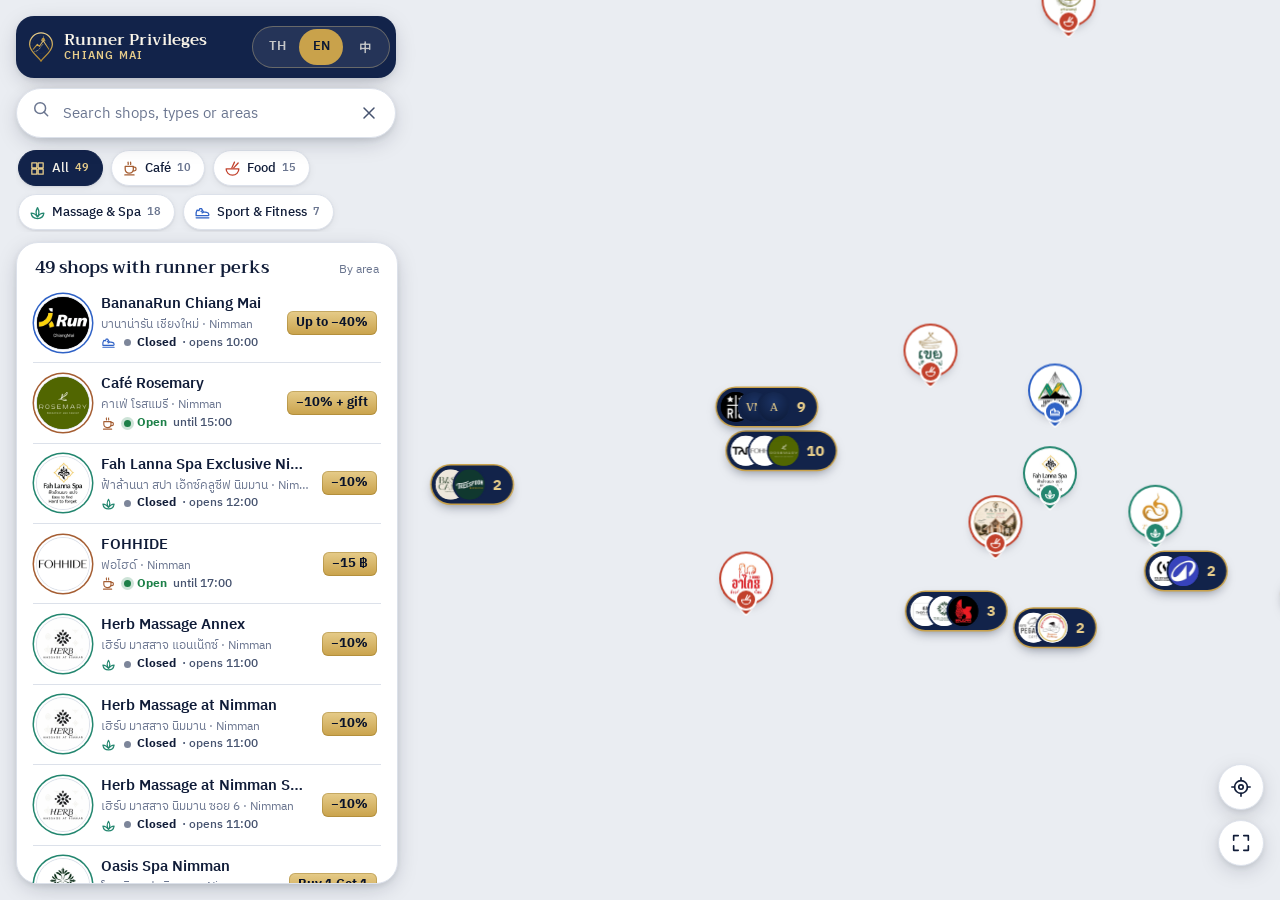
==== shop-map/index.html @ f2f38ec6 "Add Chiang Mai runner privilege shop map Trilingual (TH/EN/ZH) MapLibre map of 49 partner shops with" ====
<!doctype html>
<html lang="en">
<head>
<meta charset="utf-8">
<meta name="viewport" content="width=device-width, initial-scale=1, viewport-fit=cover">
<title>Runner Privileges · Chiang Mai</title>
<meta name="description" content="Map of partner shops in Chiang Mai offering privileges to runners and supporters. ร้านพันธมิตรที่มอบสิทธิพิเศษให้นักวิ่ง · 清迈跑者专享优惠地图">
<meta name="theme-color" content="#12234A">
<meta property="og:title" content="Runner Privileges · Chiang Mai">
<meta property="og:description" content="49 partner shops with perks for runners and supporters. TH · EN · 中文">
<meta property="og:image" content="https://apisitpid.github.io/shop-map/brand/og.png">
<link rel="icon" href="brand/emblem.svg" type="image/svg+xml">
<link rel="apple-touch-icon" href="brand/icon-180.png">
<link rel="preconnect" href="https://tiles.openfreemap.org" crossorigin>
<link rel="preconnect" href="https://fonts.googleapis.com"><link rel="preconnect" href="https://fonts.gstatic.com" crossorigin>
<link rel="stylesheet" href="https://fonts.googleapis.com/css2?family=IBM+Plex+Sans+Thai:wght@400;500;600;700&family=Noto+Sans+SC:wght@400;500;700&family=Noto+Serif+SC:wght@600&family=Trirong:wght@500;600;700&display=swap">
<link rel="stylesheet" href="vendor/maplibre-gl.css">
<link rel="stylesheet" href="css/ui.css">
<link rel="stylesheet" href="css/app.css">
</head>
<body>
<div id="map" class="map" role="region" aria-label="Map"></div>

<header class="top" id="top">
  <div class="brandbar">
    <img src="brand/emblem.svg" alt="" width="26" height="29">
    <span class="bt"><b id="t-app"></b><span id="t-sub"></span></span>
    <span class="seg" role="group" id="langs" aria-label="Language / ภาษา / 语言">
      <button type="button" data-lang="th" lang="th">TH</button><button type="button" data-lang="en" lang="en">EN</button><button type="button" data-lang="zh" lang="zh-Hans">中</button>
    </span>
  </div>
  <form class="search" id="search-form" role="search">
    <span aria-hidden="true" id="i-search"></span>
    <input id="q" type="search" autocomplete="off" enterkeyhint="search" spellcheck="false">
    <button class="icon-btn" type="button" id="q-clear" hidden></button>
  </form>
  <div class="chips" id="chips" role="toolbar"></div>
</header>

<div class="fabs" id="fabs">
  <button class="fab" type="button" id="b-locate"></button>
  <button class="fab" type="button" id="b-fit"></button>
</div>

<section class="panel sheet" id="panel" aria-live="polite">
  <div class="panel-grab" id="grab"><div class="sheet-handle"></div></div>
  <div class="panel-body" id="panel-body">
    <div class="view" id="v-list">
      <div class="sum"><b id="sum-title"></b><span id="sum-sort"></span></div>
      <div id="list" class="list"></div>
    </div>
    <div class="view" id="v-detail" hidden></div>
  </div>
</section>

<div class="toast" id="toast" role="status" hidden></div>
<noscript><p style="padding:24px;font:16px system-ui">This map needs JavaScript. · แผนที่นี้ต้องเปิดใช้ JavaScript · 此地图需要启用 JavaScript</p></noscript>

<script src="vendor/maplibre-gl.js"></script>
<script src="js/basemap.js"></script>
<script src="js/icons.js"></script>
<script src="js/i18n.js"></script>
<script src="data/stores.js"></script>
<script src="js/core.js"></script>
<script src="js/app.js"></script>
</body>
</html>
---- shop-map/vendor/maplibre-gl.css ----
.maplibregl-map{font:12px/20px Helvetica Neue,Arial,Helvetica,sans-serif;overflow:hidden;position:relative;-webkit-tap-highlight-color:rgb(0 0 0/0)}.maplibregl-canvas{left:0;position:absolute;top:0}.maplibregl-map:fullscreen{height:100%;width:100%}.maplibregl-ctrl-group button.maplibregl-ctrl-compass{touch-action:none}.maplibregl-canvas-container.maplibregl-interactive,.maplibregl-ctrl-group button.maplibregl-ctrl-compass{cursor:grab;-webkit-user-select:none;-moz-user-select:none;user-select:none}.maplibregl-canvas-container.maplibregl-interactive.maplibregl-track-pointer{cursor:pointer}.maplibregl-canvas-container.maplibregl-interactive:active,.maplibregl-ctrl-group button.maplibregl-ctrl-compass:active{cursor:grabbing}.maplibregl-canvas-container.maplibregl-touch-zoom-rotate,.maplibregl-canvas-container.maplibregl-touch-zoom-rotate .maplibregl-canvas{touch-action:pan-x pan-y}.maplibregl-canvas-container.maplibregl-touch-drag-pan,.maplibregl-canvas-container.maplibregl-touch-drag-pan .maplibregl-canvas{touch-action:pinch-zoom}.maplibregl-canvas-container.maplibregl-touch-zoom-rotate.maplibregl-touch-drag-pan,.maplibregl-canvas-container.maplibregl-touch-zoom-rotate.maplibregl-touch-drag-pan .maplibregl-canvas{touch-action:none}.maplibregl-canvas-container.maplibregl-touch-drag-pan.maplibregl-cooperative-gestures,.maplibregl-canvas-container.maplibregl-touch-drag-pan.maplibregl-cooperative-gestures .maplibregl-canvas{touch-action:pan-x pan-y}.maplibregl-ctrl-bottom-left,.maplibregl-ctrl-bottom-right,.maplibregl-ctrl-top-left,.maplibregl-ctrl-top-right{pointer-events:none;position:absolute;z-index:2}.maplibregl-ctrl-top-left{left:0;top:0}.maplibregl-ctrl-top-right{right:0;top:0}.maplibregl-ctrl-bottom-left{bottom:0;left:0}.maplibregl-ctrl-bottom-right{bottom:0;right:0}.maplibregl-ctrl{clear:both;pointer-events:auto;transform:translate(0)}.maplibregl-ctrl-top-left .maplibregl-ctrl{float:left;margin:10px 0 0 10px}.maplibregl-ctrl-top-right .maplibregl-ctrl{float:right;margin:10px 10px 0 0}.maplibregl-ctrl-bottom-left .maplibregl-ctrl{float:left;margin:0 0 10px 10px}.maplibregl-ctrl-bottom-right .maplibregl-ctrl{float:right;margin:0 10px 10px 0}.maplibregl-ctrl-group{background:#fff;border-radius:4px}.maplibregl-ctrl-group:not(:empty){box-shadow:0 0 0 2px rgba(0,0,0,.1)}@media (forced-colors:active){.maplibregl-ctrl-group:not(:empty){box-shadow:0 0 0 2px ButtonText}}.maplibregl-ctrl-group button{background-color:transparent;border:0;box-sizing:border-box;cursor:pointer;display:block;height:29px;outline:none;padding:0;width:29px}.maplibregl-ctrl-group button+button{border-top:1px solid #ddd}.maplibregl-ctrl button .maplibregl-ctrl-icon{background-position:50%;background-repeat:no-repeat;display:block;height:100%;width:100%}@media (forced-colors:active){.maplibregl-ctrl-icon{background-color:transparent}.maplibregl-ctrl-group button+button{border-top:1px solid ButtonText}}.maplibregl-ctrl button::-moz-focus-inner{border:0;padding:0}.maplibregl-ctrl-attrib-button:focus,.maplibregl-ctrl-group button:focus{box-shadow:0 0 2px 2px #0096ff}.maplibregl-ctrl button:disabled{cursor:not-allowed}.maplibregl-ctrl button:disabled .maplibregl-ctrl-icon{opacity:.25}.maplibregl-ctrl button:not(:disabled):hover{background-color:rgb(0 0 0/5%)}.maplibregl-ctrl-group button:focus:focus-visible{box-shadow:0 0 2px 2px #0096ff}.maplibregl-ctrl-group button:focus:not(:focus-visible){box-shadow:none}.maplibregl-ctrl-group button:focus:first-child{border-radius:4px 4px 0 0}.maplibregl-ctrl-group button:focus:last-child{border-radius:0 0 4px 4px}.maplibregl-ctrl-group button:focus:only-child{border-radius:inherit}.maplibregl-ctrl button.maplibregl-ctrl-zoom-out .maplibregl-ctrl-icon{background-image:url("data:image/svg+xml;charset=utf-8,%3Csvg xmlns='http://www.w3.org/2000/svg' width='29' height='29' fill='%23333' viewBox='0 0 29 29'%3E%3Cpath d='M10 13c-.75 0-1.5.75-1.5 1.5S9.25 16 10 16h9c.75 0 1.5-.75 1.5-1.5S19.75 13 19 13z'/%3E%3C/svg%3E")}.maplibregl-ctrl button.maplibregl-ctrl-zoom-in .maplibregl-ctrl-icon{background-image:url("data:image/svg+xml;charset=utf-8,%3Csvg xmlns='http://www.w3.org/2000/svg' width='29' height='29' fill='%23333' viewBox='0 0 29 29'%3E%3Cpath d='M14.5 8.5c-.75 0-1.5.75-1.5 1.5v3h-3c-.75 0-1.5.75-1.5 1.5S9.25 16 10 16h3v3c0 .75.75 1.5 1.5 1.5S16 19.75 16 19v-3h3c.75 0 1.5-.75 1.5-1.5S19.75 13 19 13h-3v-3c0-.75-.75-1.5-1.5-1.5'/%3E%3C/svg%3E")}@media (forced-colors:active){.maplibregl-ctrl button.maplibregl-ctrl-zoom-out .maplibregl-ctrl-icon{background-image:url("data:image/svg+xml;charset=utf-8,%3Csvg xmlns='http://www.w3.org/2000/svg' width='29' height='29' fill='%23fff' viewBox='0 0 29 29'%3E%3Cpath d='M10 13c-.75 0-1.5.75-1.5 1.5S9.25 16 10 16h9c.75 0 1.5-.75 1.5-1.5S19.75 13 19 13z'/%3E%3C/svg%3E")}.maplibregl-ctrl button.maplibregl-ctrl-zoom-in .maplibregl-ctrl-icon{background-image:url("data:image/svg+xml;charset=utf-8,%3Csvg xmlns='http://www.w3.org/2000/svg' width='29' height='29' fill='%23fff' viewBox='0 0 29 29'%3E%3Cpath d='M14.5 8.5c-.75 0-1.5.75-1.5 1.5v3h-3c-.75 0-1.5.75-1.5 1.5S9.25 16 10 16h3v3c0 .75.75 1.5 1.5 1.5S16 19.75 16 19v-3h3c.75 0 1.5-.75 1.5-1.5S19.75 13 19 13h-3v-3c0-.75-.75-1.5-1.5-1.5'/%3E%3C/svg%3E")}}@media (forced-colors:active) and (prefers-color-scheme:light){.maplibregl-ctrl button.maplibregl-ctrl-zoom-out .maplibregl-ctrl-icon{background-image:url("data:image/svg+xml;charset=utf-8,%3Csvg xmlns='http://www.w3.org/2000/svg' width='29' height='29' viewBox='0 0 29 29'%3E%3Cpath d='M10 13c-.75 0-1.5.75-1.5 1.5S9.25 16 10 16h9c.75 0 1.5-.75 1.5-1.5S19.75 13 19 13z'/%3E%3C/svg%3E")}.maplibregl-ctrl button.maplibregl-ctrl-zoom-in .maplibregl-ctrl-icon{background-image:url("data:image/svg+xml;charset=utf-8,%3Csvg xmlns='http://www.w3.org/2000/svg' width='29' height='29' viewBox='0 0 29 29'%3E%3Cpath d='M14.5 8.5c-.75 0-1.5.75-1.5 1.5v3h-3c-.75 0-1.5.75-1.5 1.5S9.25 16 10 16h3v3c0 .75.75 1.5 1.5 1.5S16 19.75 16 19v-3h3c.75 0 1.5-.75 1.5-1.5S19.75 13 19 13h-3v-3c0-.75-.75-1.5-1.5-1.5'/%3E%3C/svg%3E")}}.maplibregl-ctrl button.maplibregl-ctrl-fullscreen .maplibregl-ctrl-icon{background-image:url("data:image/svg+xml;charset=utf-8,%3Csvg xmlns='http://www.w3.org/2000/svg' width='29' height='29' fill='%23333' viewBox='0 0 29 29'%3E%3Cpath d='M24 16v5.5c0 1.75-.75 2.5-2.5 2.5H16v-1l3-1.5-4-5.5 1-1 5.5 4 1.5-3zM6 16l1.5 3 5.5-4 1 1-4 5.5 3 1.5v1H7.5C5.75 24 5 23.25 5 21.5V16zm7-11v1l-3 1.5 4 5.5-1 1-5.5-4L6 13H5V7.5C5 5.75 5.75 5 7.5 5zm11 2.5c0-1.75-.75-2.5-2.5-2.5H16v1l3 1.5-4 5.5 1 1 5.5-4 1.5 3h1z'/%3E%3C/svg%3E")}.maplibregl-ctrl button.maplibregl-ctrl-shrink .maplibregl-ctrl-icon{background-image:url("data:image/svg+xml;charset=utf-8,%3Csvg xmlns='http://www.w3.org/2000/svg' width='29' height='29' viewBox='0 0 29 29'%3E%3Cpath d='M18.5 16c-1.75 0-2.5.75-2.5 2.5V24h1l1.5-3 5.5 4 1-1-4-5.5 3-1.5v-1zM13 18.5c0-1.75-.75-2.5-2.5-2.5H5v1l3 1.5L4 24l1 1 5.5-4 1.5 3h1zm3-8c0 1.75.75 2.5 2.5 2.5H24v-1l-3-1.5L25 5l-1-1-5.5 4L17 5h-1zM10.5 13c1.75 0 2.5-.75 2.5-2.5V5h-1l-1.5 3L5 4 4 5l4 5.5L5 12v1z'/%3E%3C/svg%3E")}@media (forced-colors:active){.maplibregl-ctrl button.maplibregl-ctrl-fullscreen .maplibregl-ctrl-icon{background-image:url("data:image/svg+xml;charset=utf-8,%3Csvg xmlns='http://www.w3.org/2000/svg' width='29' height='29' fill='%23fff' viewBox='0 0 29 29'%3E%3Cpath d='M24 16v5.5c0 1.75-.75 2.5-2.5 2.5H16v-1l3-1.5-4-5.5 1-1 5.5 4 1.5-3zM6 16l1.5 3 5.5-4 1 1-4 5.5 3 1.5v1H7.5C5.75 24 5 23.25 5 21.5V16zm7-11v1l-3 1.5 4 5.5-1 1-5.5-4L6 13H5V7.5C5 5.75 5.75 5 7.5 5zm11 2.5c0-1.75-.75-2.5-2.5-2.5H16v1l3 1.5-4 5.5 1 1 5.5-4 1.5 3h1z'/%3E%3C/svg%3E")}.maplibregl-ctrl button.maplibregl-ctrl-shrink .maplibregl-ctrl-icon{background-image:url("data:image/svg+xml;charset=utf-8,%3Csvg xmlns='http://www.w3.org/2000/svg' width='29' height='29' fill='%23fff' viewBox='0 0 29 29'%3E%3Cpath d='M18.5 16c-1.75 0-2.5.75-2.5 2.5V24h1l1.5-3 5.5 4 1-1-4-5.5 3-1.5v-1zM13 18.5c0-1.75-.75-2.5-2.5-2.5H5v1l3 1.5L4 24l1 1 5.5-4 1.5 3h1zm3-8c0 1.75.75 2.5 2.5 2.5H24v-1l-3-1.5L25 5l-1-1-5.5 4L17 5h-1zM10.5 13c1.75 0 2.5-.75 2.5-2.5V5h-1l-1.5 3L5 4 4 5l4 5.5L5 12v1z'/%3E%3C/svg%3E")}}@media (forced-colors:active) and (prefers-color-scheme:light){.maplibregl-ctrl button.maplibregl-ctrl-fullscreen .maplibregl-ctrl-icon{background-image:url("data:image/svg+xml;charset=utf-8,%3Csvg xmlns='http://www.w3.org/2000/svg' width='29' height='29' viewBox='0 0 29 29'%3E%3Cpath d='M24 16v5.5c0 1.75-.75 2.5-2.5 2.5H16v-1l3-1.5-4-5.5 1-1 5.5 4 1.5-3zM6 16l1.5 3 5.5-4 1 1-4 5.5 3 1.5v1H7.5C5.75 24 5 23.25 5 21.5V16zm7-11v1l-3 1.5 4 5.5-1 1-5.5-4L6 13H5V7.5C5 5.75 5.75 5 7.5 5zm11 2.5c0-1.75-.75-2.5-2.5-2.5H16v1l3 1.5-4 5.5 1 1 5.5-4 1.5 3h1z'/%3E%3C/svg%3E")}.maplibregl-ctrl button.maplibregl-ctrl-shrink .maplibregl-ctrl-icon{background-image:url("data:image/svg+xml;charset=utf-8,%3Csvg xmlns='http://www.w3.org/2000/svg' width='29' height='29' viewBox='0 0 29 29'%3E%3Cpath d='M18.5 16c-1.75 0-2.5.75-2.5 2.5V24h1l1.5-3 5.5 4 1-1-4-5.5 3-1.5v-1zM13 18.5c0-1.75-.75-2.5-2.5-2.5H5v1l3 1.5L4 24l1 1 5.5-4 1.5 3h1zm3-8c0 1.75.75 2.5 2.5 2.5H24v-1l-3-1.5L25 5l-1-1-5.5 4L17 5h-1zM10.5 13c1.75 0 2.5-.75 2.5-2.5V5h-1l-1.5 3L5 4 4 5l4 5.5L5 12v1z'/%3E%3C/svg%3E")}}.maplibregl-ctrl button.maplibregl-ctrl-compass .maplibregl-ctrl-icon{background-image:url("data:image/svg+xml;charset=utf-8,%3Csvg xmlns='http://www.w3.org/2000/svg' width='29' height='29' fill='%23333' viewBox='0 0 29 29'%3E%3Cpath d='m10.5 14 4-8 4 8z'/%3E%3Cpath fill='%23ccc' d='m10.5 16 4 8 4-8z'/%3E%3C/svg%3E")}@media (forced-colors:active){.maplibregl-ctrl button.maplibregl-ctrl-compass .maplibregl-ctrl-icon{background-image:url("data:image/svg+xml;charset=utf-8,%3Csvg xmlns='http://www.w3.org/2000/svg' width='29' height='29' fill='%23fff' viewBox='0 0 29 29'%3E%3Cpath d='m10.5 14 4-8 4 8z'/%3E%3Cpath fill='%23ccc' d='m10.5 16 4 8 4-8z'/%3E%3C/svg%3E")}}@media (forced-colors:active) and (prefers-color-scheme:light){.maplibregl-ctrl button.maplibregl-ctrl-compass .maplibregl-ctrl-icon{background-image:url("data:image/svg+xml;charset=utf-8,%3Csvg xmlns='http://www.w3.org/2000/svg' width='29' height='29' viewBox='0 0 29 29'%3E%3Cpath d='m10.5 14 4-8 4 8z'/%3E%3Cpath fill='%23ccc' d='m10.5 16 4 8 4-8z'/%3E%3C/svg%3E")}}.maplibregl-ctrl button.maplibregl-ctrl-terrain .maplibregl-ctrl-icon{background-image:url("data:image/svg+xml;charset=utf-8,%3Csvg xmlns='http://www.w3.org/2000/svg' width='22' height='22' fill='%23333' viewBox='0 0 22 22'%3E%3Cpath d='m1.754 13.406 4.453-4.851 3.09 3.09 3.281 3.277.969-.969-3.309-3.312 3.844-4.121 6.148 6.886h1.082v-.855l-7.207-8.07-4.84 5.187L6.169 6.57l-5.48 5.965v.871ZM.688 16.844h20.625v1.375H.688Zm0 0'/%3E%3C/svg%3E")}.maplibregl-ctrl button.maplibregl-ctrl-terrain-enabled .maplibregl-ctrl-icon{background-image:url("data:image/svg+xml;charset=utf-8,%3Csvg xmlns='http://www.w3.org/2000/svg' width='22' height='22' fill='%2333b5e5' viewBox='0 0 22 22'%3E%3Cpath d='m1.754 13.406 4.453-4.851 3.09 3.09 3.281 3.277.969-.969-3.309-3.312 3.844-4.121 6.148 6.886h1.082v-.855l-7.207-8.07-4.84 5.187L6.169 6.57l-5.48 5.965v.871ZM.688 16.844h20.625v1.375H.688Zm0 0'/%3E%3C/svg%3E")}.maplibregl-ctrl button.maplibregl-ctrl-geolocate .maplibregl-ctrl-icon{background-image:url("data:image/svg+xml;charset=utf-8,%3Csvg xmlns='http://www.w3.org/2000/svg' width='29' height='29' fill='%23333' viewBox='0 0 20 20'%3E%3Cpath d='M10 4C9 4 9 5 9 5v.1A5 5 0 0 0 5.1 9H5s-1 0-1 1 1 1 1 1h.1A5 5 0 0 0 9 14.9v.1s0 1 1 1 1-1 1-1v-.1a5 5 0 0 0 3.9-3.9h.1s1 0 1-1-1-1-1-1h-.1A5 5 0 0 0 11 5.1V5s0-1-1-1m0 2.5a3.5 3.5 0 1 1 0 7 3.5 3.5 0 1 1 0-7'/%3E%3Ccircle cx='10' cy='10' r='2'/%3E%3C/svg%3E")}.maplibregl-ctrl button.maplibregl-ctrl-geolocate:disabled .maplibregl-ctrl-icon{background-image:url("data:image/svg+xml;charset=utf-8,%3Csvg xmlns='http://www.w3.org/2000/svg' width='29' height='29' fill='%23aaa' viewBox='0 0 20 20'%3E%3Cpath d='M10 4C9 4 9 5 9 5v.1A5 5 0 0 0 5.1 9H5s-1 0-1 1 1 1 1 1h.1A5 5 0 0 0 9 14.9v.1s0 1 1 1 1-1 1-1v-.1a5 5 0 0 0 3.9-3.9h.1s1 0 1-1-1-1-1-1h-.1A5 5 0 0 0 11 5.1V5s0-1-1-1m0 2.5a3.5 3.5 0 1 1 0 7 3.5 3.5 0 1 1 0-7'/%3E%3Ccircle cx='10' cy='10' r='2'/%3E%3Cpath fill='red' d='m14 5 1 1-9 9-1-1z'/%3E%3C/svg%3E")}.maplibregl-ctrl button.maplibregl-ctrl-geolocate.maplibregl-ctrl-geolocate-active .maplibregl-ctrl-icon{background-image:url("data:image/svg+xml;charset=utf-8,%3Csvg xmlns='http://www.w3.org/2000/svg' width='29' height='29' fill='%2333b5e5' viewBox='0 0 20 20'%3E%3Cpath d='M10 4C9 4 9 5 9 5v.1A5 5 0 0 0 5.1 9H5s-1 0-1 1 1 1 1 1h.1A5 5 0 0 0 9 14.9v.1s0 1 1 1 1-1 1-1v-.1a5 5 0 0 0 3.9-3.9h.1s1 0 1-1-1-1-1-1h-.1A5 5 0 0 0 11 5.1V5s0-1-1-1m0 2.5a3.5 3.5 0 1 1 0 7 3.5 3.5 0 1 1 0-7'/%3E%3Ccircle cx='10' cy='10' r='2'/%3E%3C/svg%3E")}.maplibregl-ctrl button.maplibregl-ctrl-geolocate.maplibregl-ctrl-geolocate-active-error .maplibregl-ctrl-icon{background-image:url("data:image/svg+xml;charset=utf-8,%3Csvg xmlns='http://www.w3.org/2000/svg' width='29' height='29' fill='%23e58978' viewBox='0 0 20 20'%3E%3Cpath d='M10 4C9 4 9 5 9 5v.1A5 5 0 0 0 5.1 9H5s-1 0-1 1 1 1 1 1h.1A5 5 0 0 0 9 14.9v.1s0 1 1 1 1-1 1-1v-.1a5 5 0 0 0 3.9-3.9h.1s1 0 1-1-1-1-1-1h-.1A5 5 0 0 0 11 5.1V5s0-1-1-1m0 2.5a3.5 3.5 0 1 1 0 7 3.5 3.5 0 1 1 0-7'/%3E%3Ccircle cx='10' cy='10' r='2'/%3E%3C/svg%3E")}.maplibregl-ctrl button.maplibregl-ctrl-geolocate.maplibregl-ctrl-geolocate-background .maplibregl-ctrl-icon{background-image:url("data:image/svg+xml;charset=utf-8,%3Csvg xmlns='http://www.w3.org/2000/svg' width='29' height='29' fill='%2333b5e5' viewBox='0 0 20 20'%3E%3Cpath d='M10 4C9 4 9 5 9 5v.1A5 5 0 0 0 5.1 9H5s-1 0-1 1 1 1 1 1h.1A5 5 0 0 0 9 14.9v.1s0 1 1 1 1-1 1-1v-.1a5 5 0 0 0 3.9-3.9h.1s1 0 1-1-1-1-1-1h-.1A5 5 0 0 0 11 5.1V5s0-1-1-1m0 2.5a3.5 3.5 0 1 1 0 7 3.5 3.5 0 1 1 0-7'/%3E%3C/svg%3E")}.maplibregl-ctrl button.maplibregl-ctrl-geolocate.maplibregl-ctrl-geolocate-background-error .maplibregl-ctrl-icon{background-image:url("data:image/svg+xml;charset=utf-8,%3Csvg xmlns='http://www.w3.org/2000/svg' width='29' height='29' fill='%23e54e33' viewBox='0 0 20 20'%3E%3Cpath d='M10 4C9 4 9 5 9 5v.1A5 5 0 0 0 5.1 9H5s-1 0-1 1 1 1 1 1h.1A5 5 0 0 0 9 14.9v.1s0 1 1 1 1-1 1-1v-.1a5 5 0 0 0 3.9-3.9h.1s1 0 1-1-1-1-1-1h-.1A5 5 0 0 0 11 5.1V5s0-1-1-1m0 2.5a3.5 3.5 0 1 1 0 7 3.5 3.5 0 1 1 0-7'/%3E%3C/svg%3E")}.maplibregl-ctrl button.maplibregl-ctrl-geolocate.maplibregl-ctrl-geolocate-waiting .maplibregl-ctrl-icon{animation:maplibregl-spin 2s linear infinite}@media (forced-colors:active){.maplibregl-ctrl button.maplibregl-ctrl-geolocate .maplibregl-ctrl-icon{background-image:url("data:image/svg+xml;charset=utf-8,%3Csvg xmlns='http://www.w3.org/2000/svg' width='29' height='29' fill='%23fff' viewBox='0 0 20 20'%3E%3Cpath d='M10 4C9 4 9 5 9 5v.1A5 5 0 0 0 5.1 9H5s-1 0-1 1 1 1 1 1h.1A5 5 0 0 0 9 14.9v.1s0 1 1 1 1-1 1-1v-.1a5 5 0 0 0 3.9-3.9h.1s1 0 1-1-1-1-1-1h-.1A5 5 0 0 0 11 5.1V5s0-1-1-1m0 2.5a3.5 3.5 0 1 1 0 7 3.5 3.5 0 1 1 0-7'/%3E%3Ccircle cx='10' cy='10' r='2'/%3E%3C/svg%3E")}.maplibregl-ctrl button.maplibregl-ctrl-geolocate:disabled .maplibregl-ctrl-icon{background-image:url("data:image/svg+xml;charset=utf-8,%3Csvg xmlns='http://www.w3.org/2000/svg' width='29' height='29' fill='%23999' viewBox='0 0 20 20'%3E%3Cpath d='M10 4C9 4 9 5 9 5v.1A5 5 0 0 0 5.1 9H5s-1 0-1 1 1 1 1 1h.1A5 5 0 0 0 9 14.9v.1s0 1 1 1 1-1 1-1v-.1a5 5 0 0 0 3.9-3.9h.1s1 0 1-1-1-1-1-1h-.1A5 5 0 0 0 11 5.1V5s0-1-1-1m0 2.5a3.5 3.5 0 1 1 0 7 3.5 3.5 0 1 1 0-7'/%3E%3Ccircle cx='10' cy='10' r='2'/%3E%3Cpath fill='red' d='m14 5 1 1-9 9-1-1z'/%3E%3C/svg%3E")}.maplibregl-ctrl button.maplibregl-ctrl-geolocate.maplibregl-ctrl-geolocate-active .maplibregl-ctrl-icon{background-image:url("data:image/svg+xml;charset=utf-8,%3Csvg xmlns='http://www.w3.org/2000/svg' width='29' height='29' fill='%2333b5e5' viewBox='0 0 20 20'%3E%3Cpath d='M10 4C9 4 9 5 9 5v.1A5 5 0 0 0 5.1 9H5s-1 0-1 1 1 1 1 1h.1A5 5 0 0 0 9 14.9v.1s0 1 1 1 1-1 1-1v-.1a5 5 0 0 0 3.9-3.9h.1s1 0 1-1-1-1-1-1h-.1A5 5 0 0 0 11 5.1V5s0-1-1-1m0 2.5a3.5 3.5 0 1 1 0 7 3.5 3.5 0 1 1 0-7'/%3E%3Ccircle cx='10' cy='10' r='2'/%3E%3C/svg%3E")}.maplibregl-ctrl button.maplibregl-ctrl-geolocate.maplibregl-ctrl-geolocate-active-error .maplibregl-ctrl-icon{background-image:url("data:image/svg+xml;charset=utf-8,%3Csvg xmlns='http://www.w3.org/2000/svg' width='29' height='29' fill='%23e58978' viewBox='0 0 20 20'%3E%3Cpath d='M10 4C9 4 9 5 9 5v.1A5 5 0 0 0 5.1 9H5s-1 0-1 1 1 1 1 1h.1A5 5 0 0 0 9 14.9v.1s0 1 1 1 1-1 1-1v-.1a5 5 0 0 0 3.9-3.9h.1s1 0 1-1-1-1-1-1h-.1A5 5 0 0 0 11 5.1V5s0-1-1-1m0 2.5a3.5 3.5 0 1 1 0 7 3.5 3.5 0 1 1 0-7'/%3E%3Ccircle cx='10' cy='10' r='2'/%3E%3C/svg%3E")}.maplibregl-ctrl button.maplibregl-ctrl-geolocate.maplibregl-ctrl-geolocate-background .maplibregl-ctrl-icon{background-image:url("data:image/svg+xml;charset=utf-8,%3Csvg xmlns='http://www.w3.org/2000/svg' width='29' height='29' fill='%2333b5e5' viewBox='0 0 20 20'%3E%3Cpath d='M10 4C9 4 9 5 9 5v.1A5 5 0 0 0 5.1 9H5s-1 0-1 1 1 1 1 1h.1A5 5 0 0 0 9 14.9v.1s0 1 1 1 1-1 1-1v-.1a5 5 0 0 0 3.9-3.9h.1s1 0 1-1-1-1-1-1h-.1A5 5 0 0 0 11 5.1V5s0-1-1-1m0 2.5a3.5 3.5 0 1 1 0 7 3.5 3.5 0 1 1 0-7'/%3E%3C/svg%3E")}.maplibregl-ctrl button.maplibregl-ctrl-geolocate.maplibregl-ctrl-geolocate-background-error .maplibregl-ctrl-icon{background-image:url("data:image/svg+xml;charset=utf-8,%3Csvg xmlns='http://www.w3.org/2000/svg' width='29' height='29' fill='%23e54e33' viewBox='0 0 20 20'%3E%3Cpath d='M10 4C9 4 9 5 9 5v.1A5 5 0 0 0 5.1 9H5s-1 0-1 1 1 1 1 1h.1A5 5 0 0 0 9 14.9v.1s0 1 1 1 1-1 1-1v-.1a5 5 0 0 0 3.9-3.9h.1s1 0 1-1-1-1-1-1h-.1A5 5 0 0 0 11 5.1V5s0-1-1-1m0 2.5a3.5 3.5 0 1 1 0 7 3.5 3.5 0 1 1 0-7'/%3E%3C/svg%3E")}}@media (forced-colors:active) and (prefers-color-scheme:light){.maplibregl-ctrl button.maplibregl-ctrl-geolocate .maplibregl-ctrl-icon{background-image:url("data:image/svg+xml;charset=utf-8,%3Csvg xmlns='http://www.w3.org/2000/svg' width='29' height='29' viewBox='0 0 20 20'%3E%3Cpath d='M10 4C9 4 9 5 9 5v.1A5 5 0 0 0 5.1 9H5s-1 0-1 1 1 1 1 1h.1A5 5 0 0 0 9 14.9v.1s0 1 1 1 1-1 1-1v-.1a5 5 0 0 0 3.9-3.9h.1s1 0 1-1-1-1-1-1h-.1A5 5 0 0 0 11 5.1V5s0-1-1-1m0 2.5a3.5 3.5 0 1 1 0 7 3.5 3.5 0 1 1 0-7'/%3E%3Ccircle cx='10' cy='10' r='2'/%3E%3C/svg%3E")}.maplibregl-ctrl button.maplibregl-ctrl-geolocate:disabled .maplibregl-ctrl-icon{background-image:url("data:image/svg+xml;charset=utf-8,%3Csvg xmlns='http://www.w3.org/2000/svg' width='29' height='29' fill='%23666' viewBox='0 0 20 20'%3E%3Cpath d='M10 4C9 4 9 5 9 5v.1A5 5 0 0 0 5.1 9H5s-1 0-1 1 1 1 1 1h.1A5 5 0 0 0 9 14.9v.1s0 1 1 1 1-1 1-1v-.1a5 5 0 0 0 3.9-3.9h.1s1 0 1-1-1-1-1-1h-.1A5 5 0 0 0 11 5.1V5s0-1-1-1m0 2.5a3.5 3.5 0 1 1 0 7 3.5 3.5 0 1 1 0-7'/%3E%3Ccircle cx='10' cy='10' r='2'/%3E%3Cpath fill='red' d='m14 5 1 1-9 9-1-1z'/%3E%3C/svg%3E")}}@keyframes maplibregl-spin{0%{transform:rotate(0deg)}to{transform:rotate(1turn)}}a.maplibregl-ctrl-logo{background-image:url("data:image/svg+xml;charset=utf-8,%3Csvg xmlns='http://www.w3.org/2000/svg' width='88' height='23' fill='none'%3E%3Cpath fill='%23000' fill-opacity='.4' fill-rule='evenodd' d='M17.408 16.796h-1.827l2.501-12.095h.198l3.324 6.533.988 2.19.988-2.19 3.258-6.533h.181l2.6 12.095h-1.81l-1.218-5.644-.362-1.71-.658 1.71-2.929 5.644h-.098l-2.914-5.644-.757-1.71-.345 1.71zm1.958-3.42-.726 3.663a1.255 1.255 0 0 1-1.232 1.011h-1.827a1.255 1.255 0 0 1-1.229-1.509l2.501-12.095a1.255 1.255 0 0 1 1.23-1.001h.197a1.25 1.25 0 0 1 1.12.685l3.19 6.273 3.125-6.263a1.25 1.25 0 0 1 1.123-.695h.181a1.255 1.255 0 0 1 1.227.991l1.443 6.71a5 5 0 0 1 .314-.787l.009-.016a4.6 4.6 0 0 1 1.777-1.887c.782-.46 1.668-.667 2.611-.667a4.6 4.6 0 0 1 1.7.32l.306.134c.21-.16.474-.256.759-.256h1.694a1.255 1.255 0 0 1 1.212.925 1.255 1.255 0 0 1 1.212-.925h1.711c.284 0 .545.094.755.252.613-.3 1.312-.45 2.075-.45 1.356 0 2.557.445 3.482 1.4q.47.48.763 1.064V4.701a1.255 1.255 0 0 1 1.255-1.255h1.86A1.255 1.255 0 0 1 54.44 4.7v9.194h2.217c.19 0 .37.043.532.118v-4.77c0-.356.147-.678.385-.906a2.42 2.42 0 0 1-.682-1.71c0-.665.267-1.253.735-1.7a2.45 2.45 0 0 1 1.722-.674 2.43 2.43 0 0 1 1.705.675q.318.302.504.683V4.7a1.255 1.255 0 0 1 1.255-1.255h1.744A1.255 1.255 0 0 1 65.812 4.7v3.335a4.8 4.8 0 0 1 1.526-.246c.938 0 1.817.214 2.59.69a4.47 4.47 0 0 1 1.67 1.743v-.98a1.255 1.255 0 0 1 1.256-1.256h1.777c.233 0 .451.064.639.174a3.4 3.4 0 0 1 1.567-.372c.346 0 .861.02 1.285.232a1.25 1.25 0 0 1 .689 1.004 4.7 4.7 0 0 1 .853-.588c.795-.44 1.675-.647 2.61-.647 1.385 0 2.65.39 3.525 1.396.836.938 1.168 2.173 1.168 3.528q-.001.515-.056 1.051a1.255 1.255 0 0 1-.947 1.09l.408.952a1.255 1.255 0 0 1-.477 1.552c-.418.268-.92.463-1.458.612-.613.171-1.304.244-2.049.244-1.06 0-2.043-.207-2.886-.698l-.015-.008c-.798-.48-1.419-1.135-1.818-1.963l-.004-.008a5.8 5.8 0 0 1-.548-2.512q0-.429.053-.843a1.3 1.3 0 0 1-.333-.086l-.166-.004c-.223 0-.426.062-.643.228-.03.024-.142.139-.142.59v3.883a1.255 1.255 0 0 1-1.256 1.256h-1.777a1.255 1.255 0 0 1-1.256-1.256V15.69l-.032.057a4.8 4.8 0 0 1-1.86 1.833 5.04 5.04 0 0 1-2.484.634 4.5 4.5 0 0 1-1.935-.424 1.25 1.25 0 0 1-.764.258h-1.71a1.255 1.255 0 0 1-1.256-1.255V7.687a2.4 2.4 0 0 1-.428.625c.253.23.412.561.412.93v7.553a1.255 1.255 0 0 1-1.256 1.255h-1.843a1.25 1.25 0 0 1-.894-.373c-.228.23-.544.373-.894.373H51.32a1.255 1.255 0 0 1-1.256-1.255v-1.251l-.061.117a4.7 4.7 0 0 1-1.782 1.884 4.77 4.77 0 0 1-2.485.67 5.6 5.6 0 0 1-1.485-.188l.009 2.764a1.255 1.255 0 0 1-1.255 1.259h-1.729a1.255 1.255 0 0 1-1.255-1.255v-3.537a1.255 1.255 0 0 1-1.167.793h-1.679a1.25 1.25 0 0 1-.77-.263 4.5 4.5 0 0 1-1.945.429c-.885 0-1.724-.21-2.495-.632l-.017-.01a5 5 0 0 1-1.081-.836 1.255 1.255 0 0 1-1.254 1.312h-1.81a1.255 1.255 0 0 1-1.228-.99l-.782-3.625-2.044 3.939a1.25 1.25 0 0 1-1.115.676h-.098a1.25 1.25 0 0 1-1.116-.68l-2.061-3.994zM35.92 16.63l.207-.114.223-.15q.493-.356.735-.785l.061-.118.033 1.332h1.678V9.242h-1.694l-.033 1.267q-.133-.329-.526-.658l-.032-.028a3.2 3.2 0 0 0-.668-.428l-.27-.12a3.3 3.3 0 0 0-1.235-.23q-1.136-.001-1.974.493a3.36 3.36 0 0 0-1.3 1.382q-.445.89-.444 2.074 0 1.2.51 2.107a3.8 3.8 0 0 0 1.382 1.381 3.9 3.9 0 0 0 1.893.477q.795 0 1.455-.33zm-2.789-5.38q-.576.675-.575 1.762 0 1.102.559 1.794.576.675 1.645.675a2.25 2.25 0 0 0 .934-.19 2.2 2.2 0 0 0 .468-.29l.178-.161a2.2 2.2 0 0 0 .397-.561q.244-.5.244-1.15v-.115q0-.708-.296-1.267l-.043-.077a2.2 2.2 0 0 0-.633-.709l-.13-.086-.047-.028a2.1 2.1 0 0 0-1.073-.285q-1.052 0-1.629.692zm2.316 2.706c.163-.17.28-.407.28-.83v-.114c0-.292-.06-.508-.15-.68a.96.96 0 0 0-.353-.389.85.85 0 0 0-.464-.127c-.4 0-.56.114-.664.239l-.01.012c-.148.174-.275.45-.275.945 0 .506.122.801.27.99.097.11.266.224.68.224.303 0 .504-.09.687-.269zm7.545 1.705a2.6 2.6 0 0 0 .331.423q.319.33.755.548l.173.074q.65.255 1.49.255 1.02 0 1.844-.493a3.45 3.45 0 0 0 1.316-1.4q.493-.904.493-2.089 0-1.909-.988-2.913-.988-1.02-2.584-1.02-.898 0-1.575.347a3 3 0 0 0-.415.262l-.199.166a3.4 3.4 0 0 0-.64.82V9.242h-1.712v11.553h1.729l-.017-5.134zm.53-1.138q.206.29.48.5l.155.11.053.034q.51.296 1.119.297 1.07 0 1.645-.675.577-.69.576-1.762 0-1.119-.576-1.777-.558-.675-1.645-.675-.435 0-.835.16a2 2 0 0 0-.284.136 2 2 0 0 0-.363.254 2.2 2.2 0 0 0-.46.569l-.082.162a2.6 2.6 0 0 0-.213 1.072v.115q0 .707.296 1.267l.135.211zm.964-.818a1.1 1.1 0 0 0 .367.385.94.94 0 0 0 .476.118c.423 0 .59-.117.687-.23.159-.194.28-.478.28-.95 0-.53-.133-.8-.266-.952l-.021-.025c-.078-.094-.231-.221-.68-.221a1 1 0 0 0-.503.135l-.012.007a.86.86 0 0 0-.335.343c-.073.133-.132.324-.132.614v.115a1.4 1.4 0 0 0 .14.66zm15.7-6.222q.347-.346.346-.856a1.05 1.05 0 0 0-.345-.79 1.18 1.18 0 0 0-.84-.329q-.51 0-.855.33a1.05 1.05 0 0 0-.346.79q0 .51.346.855.345.346.856.346.51 0 .839-.346zm4.337 9.314.033-1.332q.191.403.59.747l.098.081a4 4 0 0 0 .316.224l.223.122a3.2 3.2 0 0 0 1.44.322 3.8 3.8 0 0 0 1.875-.477 3.5 3.5 0 0 0 1.382-1.366q.527-.89.526-2.09 0-1.184-.444-2.073a3.24 3.24 0 0 0-1.283-1.399q-.823-.51-1.942-.51a3.5 3.5 0 0 0-1.527.344l-.086.043-.165.09a3 3 0 0 0-.33.214q-.432.315-.656.707a2 2 0 0 0-.099.198l.082-1.283V4.701h-1.744v12.095zm.473-2.509a2.5 2.5 0 0 0 .566.7q.117.098.245.18l.144.08a2.1 2.1 0 0 0 .975.232q1.07 0 1.645-.675.576-.69.576-1.778 0-1.102-.576-1.777-.56-.691-1.645-.692a2.2 2.2 0 0 0-1.015.235q-.22.113-.415.282l-.15.142a2.1 2.1 0 0 0-.42.594q-.223.479-.223 1.1v.115q0 .705.293 1.26zm2.616-.293c.157-.191.28-.479.28-.967 0-.51-.13-.79-.276-.961l-.021-.026c-.082-.1-.232-.225-.67-.225a.87.87 0 0 0-.681.279l-.012.011c-.154.155-.274.38-.274.807v.115c0 .285.057.499.144.669a1.1 1.1 0 0 0 .367.405c.137.082.28.123.455.123.423 0 .59-.118.686-.23zm8.266-3.013q.345-.13.724-.14l.069-.002q.493 0 .642.099l.247-1.794q-.196-.099-.717-.099a2.3 2.3 0 0 0-.545.063 2 2 0 0 0-.411.148 2.2 2.2 0 0 0-.4.249 2.5 2.5 0 0 0-.485.499 2.7 2.7 0 0 0-.32.581l-.05.137v-1.48h-1.778v7.553h1.777v-3.884q0-.546.159-.943a1.5 1.5 0 0 1 .466-.636 2.5 2.5 0 0 1 .399-.253 2 2 0 0 1 .224-.099zm9.784 2.656.05-.922q0-1.743-.856-2.698-.838-.97-2.584-.97-1.119-.001-2.007.493a3.46 3.46 0 0 0-1.4 1.382q-.493.906-.493 2.106 0 1.07.428 1.975.428.89 1.332 1.432.906.526 2.255.526.973 0 1.668-.185l.044-.012.135-.04q.613-.184.984-.421l-.542-1.267q-.3.162-.642.274l-.297.087q-.51.131-1.3.131-.954 0-1.497-.444a1.6 1.6 0 0 1-.192-.193q-.366-.44-.512-1.234l-.004-.021zm-5.427-1.256-.003.022h3.752v-.138q-.011-.727-.288-1.118a1 1 0 0 0-.156-.176q-.46-.428-1.316-.428-.986 0-1.494.604-.379.45-.494 1.234zm-27.053 2.77V4.7h-1.86v12.095h5.333V15.15zm7.103-5.908v7.553h-1.843V9.242h1.843z'/%3E%3Cpath fill='%23fff' d='m19.63 11.151-.757-1.71-.345 1.71-1.12 5.644h-1.827L18.083 4.7h.197l3.325 6.533.988 2.19.988-2.19L26.839 4.7h.181l2.6 12.095h-1.81l-1.218-5.644-.362-1.71-.658 1.71-2.93 5.644h-.098l-2.913-5.644zm14.836 5.81q-1.02 0-1.893-.478a3.8 3.8 0 0 1-1.381-1.382q-.51-.906-.51-2.106 0-1.185.444-2.074a3.36 3.36 0 0 1 1.3-1.382q.839-.494 1.974-.494a3.3 3.3 0 0 1 1.234.231 3.3 3.3 0 0 1 .97.575q.396.33.527.659l.033-1.267h1.694v7.553H37.18l-.033-1.332q-.279.593-1.02 1.053a3.17 3.17 0 0 1-1.662.444zm.296-1.482q.938 0 1.58-.642.642-.66.642-1.711v-.115q0-.708-.296-1.267a2.2 2.2 0 0 0-.807-.872 2.1 2.1 0 0 0-1.119-.313q-1.053 0-1.629.692-.575.675-.575 1.76 0 1.103.559 1.795.577.675 1.645.675zm6.521-6.237h1.711v1.4q.906-1.597 2.83-1.597 1.596 0 2.584 1.02.988 1.005.988 2.914 0 1.185-.493 2.09a3.46 3.46 0 0 1-1.316 1.399 3.5 3.5 0 0 1-1.844.493q-.954 0-1.662-.329a2.67 2.67 0 0 1-1.086-.97l.017 5.134h-1.728zm4.048 6.22q1.07 0 1.645-.674.577-.69.576-1.762 0-1.119-.576-1.777-.558-.675-1.645-.675-.592 0-1.12.296-.51.28-.822.823-.296.527-.296 1.234v.115q0 .708.296 1.267.313.543.823.855.51.296 1.119.297z'/%3E%3Cpath fill='%23e1e3e9' d='M51.325 4.7h1.86v10.45h3.473v1.646h-5.333zm7.12 4.542h1.843v7.553h-1.843zm.905-1.415a1.16 1.16 0 0 1-.856-.346 1.17 1.17 0 0 1-.346-.856 1.05 1.05 0 0 1 .346-.79q.346-.329.856-.329.494 0 .839.33a1.05 1.05 0 0 1 .345.79 1.16 1.16 0 0 1-.345.855q-.33.346-.84.346zm7.875 9.133a3.17 3.17 0 0 1-1.662-.444q-.723-.46-1.004-1.053l-.033 1.332h-1.71V4.701h1.743v4.657l-.082 1.283q.279-.658 1.086-1.119a3.5 3.5 0 0 1 1.778-.477q1.119 0 1.942.51a3.24 3.24 0 0 1 1.283 1.4q.445.888.444 2.072 0 1.201-.526 2.09a3.5 3.5 0 0 1-1.382 1.366 3.8 3.8 0 0 1-1.876.477zm-.296-1.481q1.069 0 1.645-.675.577-.69.577-1.778 0-1.102-.577-1.776-.56-.691-1.645-.692a2.12 2.12 0 0 0-1.58.659q-.642.641-.642 1.694v.115q0 .71.296 1.267a2.4 2.4 0 0 0 .807.872 2.1 2.1 0 0 0 1.119.313zm5.927-6.237h1.777v1.481q.263-.757.856-1.217a2.14 2.14 0 0 1 1.349-.46q.527 0 .724.098l-.247 1.794q-.149-.099-.642-.099-.774 0-1.416.494-.626.493-.626 1.58v3.883h-1.777V9.242zm9.534 7.718q-1.35 0-2.255-.526-.904-.543-1.332-1.432a4.6 4.6 0 0 1-.428-1.975q0-1.2.493-2.106a3.46 3.46 0 0 1 1.4-1.382q.889-.495 2.007-.494 1.744 0 2.584.97.855.956.856 2.7 0 .444-.05.92h-5.43q.18 1.005.708 1.45.542.443 1.497.443.79 0 1.3-.131a4 4 0 0 0 .938-.362l.542 1.267q-.411.263-1.119.46-.708.198-1.711.197zm1.596-4.558q.016-1.02-.444-1.432-.46-.428-1.316-.428-1.728 0-1.991 1.86z'/%3E%3Cpath d='M5.074 15.948a.484.657 0 0 0-.486.659v1.84a.484.657 0 0 0 .486.659h4.101a.484.657 0 0 0 .486-.659v-1.84a.484.657 0 0 0-.486-.659zm3.56 1.16H5.617v.838h3.017z' style='fill:%23fff;fill-rule:evenodd;stroke-width:1.03600001'/%3E%3Cg style='stroke-width:1.12603545'%3E%3Cpath d='M-9.408-1.416c-3.833-.025-7.056 2.912-7.08 6.615-.02 3.08 1.653 4.832 3.107 6.268.903.892 1.721 1.74 2.32 2.902l-.525-.004c-.543-.003-.992.304-1.24.639a1.87 1.87 0 0 0-.362 1.121l-.011 1.877c-.003.402.104.787.347 1.125.244.338.688.653 1.23.656l4.142.028c.542.003.99-.306 1.238-.641a1.87 1.87 0 0 0 .363-1.121l.012-1.875a1.87 1.87 0 0 0-.348-1.127c-.243-.338-.688-.653-1.23-.656l-.518-.004c.597-1.145 1.425-1.983 2.348-2.87 1.473-1.414 3.18-3.149 3.2-6.226-.016-3.59-2.923-6.684-6.993-6.707m-.006 1.1v.002c3.274.02 5.92 2.532 5.9 5.6-.017 2.706-1.39 4.026-2.863 5.44-1.034.994-2.118 2.033-2.814 3.633-.018.041-.052.055-.075.065q-.013.004-.02.01a.34.34 0 0 1-.226.084.34.34 0 0 1-.224-.086l-.092-.077c-.699-1.615-1.768-2.669-2.781-3.67-1.454-1.435-2.797-2.762-2.78-5.478.02-3.067 2.7-5.545 5.975-5.523m-.02 2.826c-1.62-.01-2.944 1.315-2.955 2.96-.01 1.646 1.295 2.988 2.916 2.999h.002c1.621.01 2.943-1.316 2.953-2.961.011-1.646-1.294-2.988-2.916-2.998m-.005 1.1c1.017.006 1.829.83 1.822 1.89s-.83 1.874-1.848 1.867c-1.018-.006-1.829-.83-1.822-1.89s.83-1.874 1.848-1.868m-2.155 11.857 4.14.025c.271.002.49.305.487.676l-.013 1.875c-.003.37-.224.67-.495.668l-4.14-.025c-.27-.002-.487-.306-.485-.676l.012-1.875c.003-.37.224-.67.494-.668' style='color:%23000;font-style:normal;font-variant:normal;font-weight:400;font-stretch:normal;font-size:medium;line-height:normal;font-family:sans-serif;font-variant-ligatures:normal;font-variant-position:normal;font-variant-caps:normal;font-variant-numeric:normal;font-variant-alternates:normal;font-feature-settings:normal;text-indent:0;text-align:start;text-decoration:none;text-decoration-line:none;text-decoration-style:solid;text-decoration-color:%23000;letter-spacing:normal;word-spacing:normal;text-transform:none;writing-mode:lr-tb;direction:ltr;text-orientation:mixed;dominant-baseline:auto;baseline-shift:baseline;text-anchor:start;white-space:normal;shape-padding:0;clip-rule:evenodd;display:inline;overflow:visible;visibility:visible;opacity:1;isolation:auto;mix-blend-mode:normal;color-interpolation:sRGB;color-interpolation-filters:linearRGB;solid-color:%23000;solid-opacity:1;vector-effect:none;fill:%23000;fill-opacity:.4;fill-rule:evenodd;stroke:none;stroke-width:2.47727823;stroke-linecap:butt;stroke-linejoin:miter;stroke-miterlimit:4;stroke-dasharray:none;stroke-dashoffset:0;stroke-opacity:1;color-rendering:auto;image-rendering:auto;shape-rendering:auto;text-rendering:auto' transform='translate(15.553 2.85)scale(.88807)'/%3E%3Cpath d='M-9.415-.316C-12.69-.338-15.37 2.14-15.39 5.207c-.017 2.716 1.326 4.041 2.78 5.477 1.013 1 2.081 2.055 2.78 3.67l.092.076a.34.34 0 0 0 .225.086.34.34 0 0 0 .227-.083l.019-.01c.022-.009.057-.024.074-.064.697-1.6 1.78-2.64 2.814-3.634 1.473-1.414 2.847-2.733 2.864-5.44.02-3.067-2.627-5.58-5.901-5.601m-.057 8.784c1.621.011 2.944-1.315 2.955-2.96.01-1.646-1.295-2.988-2.916-2.999-1.622-.01-2.945 1.315-2.955 2.96s1.295 2.989 2.916 3' style='clip-rule:evenodd;fill:%23e1e3e9;fill-opacity:1;fill-rule:evenodd;stroke:none;stroke-width:2.47727823;stroke-miterlimit:4;stroke-dasharray:none;stroke-opacity:.4' transform='translate(15.553 2.85)scale(.88807)'/%3E%3Cpath d='M-11.594 15.465c-.27-.002-.492.297-.494.668l-.012 1.876c-.003.371.214.673.485.675l4.14.027c.271.002.492-.298.495-.668l.012-1.877c.003-.37-.215-.672-.485-.674z' style='clip-rule:evenodd;fill:%23fff;fill-opacity:1;fill-rule:evenodd;stroke:none;stroke-width:2.47727823;stroke-miterlimit:4;stroke-dasharray:none;stroke-opacity:.4' transform='translate(15.553 2.85)scale(.88807)'/%3E%3C/g%3E%3C/svg%3E");background-repeat:no-repeat;cursor:pointer;display:block;height:23px;margin:0 0 -4px -4px;overflow:hidden;width:88px}a.maplibregl-ctrl-logo.maplibregl-compact{width:14px}@media (forced-colors:active){a.maplibregl-ctrl-logo{background-color:transparent;background-image:url("data:image/svg+xml;charset=utf-8,%3Csvg xmlns='http://www.w3.org/2000/svg' width='88' height='23' fill='none'%3E%3Cpath fill='%23000' fill-opacity='.4' fill-rule='evenodd' d='M17.408 16.796h-1.827l2.501-12.095h.198l3.324 6.533.988 2.19.988-2.19 3.258-6.533h.181l2.6 12.095h-1.81l-1.218-5.644-.362-1.71-.658 1.71-2.929 5.644h-.098l-2.914-5.644-.757-1.71-.345 1.71zm1.958-3.42-.726 3.663a1.255 1.255 0 0 1-1.232 1.011h-1.827a1.255 1.255 0 0 1-1.229-1.509l2.501-12.095a1.255 1.255 0 0 1 1.23-1.001h.197a1.25 1.25 0 0 1 1.12.685l3.19 6.273 3.125-6.263a1.25 1.25 0 0 1 1.123-.695h.181a1.255 1.255 0 0 1 1.227.991l1.443 6.71a5 5 0 0 1 .314-.787l.009-.016a4.6 4.6 0 0 1 1.777-1.887c.782-.46 1.668-.667 2.611-.667a4.6 4.6 0 0 1 1.7.32l.306.134c.21-.16.474-.256.759-.256h1.694a1.255 1.255 0 0 1 1.212.925 1.255 1.255 0 0 1 1.212-.925h1.711c.284 0 .545.094.755.252.613-.3 1.312-.45 2.075-.45 1.356 0 2.557.445 3.482 1.4q.47.48.763 1.064V4.701a1.255 1.255 0 0 1 1.255-1.255h1.86A1.255 1.255 0 0 1 54.44 4.7v9.194h2.217c.19 0 .37.043.532.118v-4.77c0-.356.147-.678.385-.906a2.42 2.42 0 0 1-.682-1.71c0-.665.267-1.253.735-1.7a2.45 2.45 0 0 1 1.722-.674 2.43 2.43 0 0 1 1.705.675q.318.302.504.683V4.7a1.255 1.255 0 0 1 1.255-1.255h1.744A1.255 1.255 0 0 1 65.812 4.7v3.335a4.8 4.8 0 0 1 1.526-.246c.938 0 1.817.214 2.59.69a4.47 4.47 0 0 1 1.67 1.743v-.98a1.255 1.255 0 0 1 1.256-1.256h1.777c.233 0 .451.064.639.174a3.4 3.4 0 0 1 1.567-.372c.346 0 .861.02 1.285.232a1.25 1.25 0 0 1 .689 1.004 4.7 4.7 0 0 1 .853-.588c.795-.44 1.675-.647 2.61-.647 1.385 0 2.65.39 3.525 1.396.836.938 1.168 2.173 1.168 3.528q-.001.515-.056 1.051a1.255 1.255 0 0 1-.947 1.09l.408.952a1.255 1.255 0 0 1-.477 1.552c-.418.268-.92.463-1.458.612-.613.171-1.304.244-2.049.244-1.06 0-2.043-.207-2.886-.698l-.015-.008c-.798-.48-1.419-1.135-1.818-1.963l-.004-.008a5.8 5.8 0 0 1-.548-2.512q0-.429.053-.843a1.3 1.3 0 0 1-.333-.086l-.166-.004c-.223 0-.426.062-.643.228-.03.024-.142.139-.142.59v3.883a1.255 1.255 0 0 1-1.256 1.256h-1.777a1.255 1.255 0 0 1-1.256-1.256V15.69l-.032.057a4.8 4.8 0 0 1-1.86 1.833 5.04 5.04 0 0 1-2.484.634 4.5 4.5 0 0 1-1.935-.424 1.25 1.25 0 0 1-.764.258h-1.71a1.255 1.255 0 0 1-1.256-1.255V7.687a2.4 2.4 0 0 1-.428.625c.253.23.412.561.412.93v7.553a1.255 1.255 0 0 1-1.256 1.255h-1.843a1.25 1.25 0 0 1-.894-.373c-.228.23-.544.373-.894.373H51.32a1.255 1.255 0 0 1-1.256-1.255v-1.251l-.061.117a4.7 4.7 0 0 1-1.782 1.884 4.77 4.77 0 0 1-2.485.67 5.6 5.6 0 0 1-1.485-.188l.009 2.764a1.255 1.255 0 0 1-1.255 1.259h-1.729a1.255 1.255 0 0 1-1.255-1.255v-3.537a1.255 1.255 0 0 1-1.167.793h-1.679a1.25 1.25 0 0 1-.77-.263 4.5 4.5 0 0 1-1.945.429c-.885 0-1.724-.21-2.495-.632l-.017-.01a5 5 0 0 1-1.081-.836 1.255 1.255 0 0 1-1.254 1.312h-1.81a1.255 1.255 0 0 1-1.228-.99l-.782-3.625-2.044 3.939a1.25 1.25 0 0 1-1.115.676h-.098a1.25 1.25 0 0 1-1.116-.68l-2.061-3.994zM35.92 16.63l.207-.114.223-.15q.493-.356.735-.785l.061-.118.033 1.332h1.678V9.242h-1.694l-.033 1.267q-.133-.329-.526-.658l-.032-.028a3.2 3.2 0 0 0-.668-.428l-.27-.12a3.3 3.3 0 0 0-1.235-.23q-1.136-.001-1.974.493a3.36 3.36 0 0 0-1.3 1.382q-.445.89-.444 2.074 0 1.2.51 2.107a3.8 3.8 0 0 0 1.382 1.381 3.9 3.9 0 0 0 1.893.477q.795 0 1.455-.33zm-2.789-5.38q-.576.675-.575 1.762 0 1.102.559 1.794.576.675 1.645.675a2.25 2.25 0 0 0 .934-.19 2.2 2.2 0 0 0 .468-.29l.178-.161a2.2 2.2 0 0 0 .397-.561q.244-.5.244-1.15v-.115q0-.708-.296-1.267l-.043-.077a2.2 2.2 0 0 0-.633-.709l-.13-.086-.047-.028a2.1 2.1 0 0 0-1.073-.285q-1.052 0-1.629.692zm2.316 2.706c.163-.17.28-.407.28-.83v-.114c0-.292-.06-.508-.15-.68a.96.96 0 0 0-.353-.389.85.85 0 0 0-.464-.127c-.4 0-.56.114-.664.239l-.01.012c-.148.174-.275.45-.275.945 0 .506.122.801.27.99.097.11.266.224.68.224.303 0 .504-.09.687-.269zm7.545 1.705a2.6 2.6 0 0 0 .331.423q.319.33.755.548l.173.074q.65.255 1.49.255 1.02 0 1.844-.493a3.45 3.45 0 0 0 1.316-1.4q.493-.904.493-2.089 0-1.909-.988-2.913-.988-1.02-2.584-1.02-.898 0-1.575.347a3 3 0 0 0-.415.262l-.199.166a3.4 3.4 0 0 0-.64.82V9.242h-1.712v11.553h1.729l-.017-5.134zm.53-1.138q.206.29.48.5l.155.11.053.034q.51.296 1.119.297 1.07 0 1.645-.675.577-.69.576-1.762 0-1.119-.576-1.777-.558-.675-1.645-.675-.435 0-.835.16a2 2 0 0 0-.284.136 2 2 0 0 0-.363.254 2.2 2.2 0 0 0-.46.569l-.082.162a2.6 2.6 0 0 0-.213 1.072v.115q0 .707.296 1.267l.135.211zm.964-.818a1.1 1.1 0 0 0 .367.385.94.94 0 0 0 .476.118c.423 0 .59-.117.687-.23.159-.194.28-.478.28-.95 0-.53-.133-.8-.266-.952l-.021-.025c-.078-.094-.231-.221-.68-.221a1 1 0 0 0-.503.135l-.012.007a.86.86 0 0 0-.335.343c-.073.133-.132.324-.132.614v.115a1.4 1.4 0 0 0 .14.66zm15.7-6.222q.347-.346.346-.856a1.05 1.05 0 0 0-.345-.79 1.18 1.18 0 0 0-.84-.329q-.51 0-.855.33a1.05 1.05 0 0 0-.346.79q0 .51.346.855.345.346.856.346.51 0 .839-.346zm4.337 9.314.033-1.332q.191.403.59.747l.098.081a4 4 0 0 0 .316.224l.223.122a3.2 3.2 0 0 0 1.44.322 3.8 3.8 0 0 0 1.875-.477 3.5 3.5 0 0 0 1.382-1.366q.527-.89.526-2.09 0-1.184-.444-2.073a3.24 3.24 0 0 0-1.283-1.399q-.823-.51-1.942-.51a3.5 3.5 0 0 0-1.527.344l-.086.043-.165.09a3 3 0 0 0-.33.214q-.432.315-.656.707a2 2 0 0 0-.099.198l.082-1.283V4.701h-1.744v12.095zm.473-2.509a2.5 2.5 0 0 0 .566.7q.117.098.245.18l.144.08a2.1 2.1 0 0 0 .975.232q1.07 0 1.645-.675.576-.69.576-1.778 0-1.102-.576-1.777-.56-.691-1.645-.692a2.2 2.2 0 0 0-1.015.235q-.22.113-.415.282l-.15.142a2.1 2.1 0 0 0-.42.594q-.223.479-.223 1.1v.115q0 .705.293 1.26zm2.616-.293c.157-.191.28-.479.28-.967 0-.51-.13-.79-.276-.961l-.021-.026c-.082-.1-.232-.225-.67-.225a.87.87 0 0 0-.681.279l-.012.011c-.154.155-.274.38-.274.807v.115c0 .285.057.499.144.669a1.1 1.1 0 0 0 .367.405c.137.082.28.123.455.123.423 0 .59-.118.686-.23zm8.266-3.013q.345-.13.724-.14l.069-.002q.493 0 .642.099l.247-1.794q-.196-.099-.717-.099a2.3 2.3 0 0 0-.545.063 2 2 0 0 0-.411.148 2.2 2.2 0 0 0-.4.249 2.5 2.5 0 0 0-.485.499 2.7 2.7 0 0 0-.32.581l-.05.137v-1.48h-1.778v7.553h1.777v-3.884q0-.546.159-.943a1.5 1.5 0 0 1 .466-.636 2.5 2.5 0 0 1 .399-.253 2 2 0 0 1 .224-.099zm9.784 2.656.05-.922q0-1.743-.856-2.698-.838-.97-2.584-.97-1.119-.001-2.007.493a3.46 3.46 0 0 0-1.4 1.382q-.493.906-.493 2.106 0 1.07.428 1.975.428.89 1.332 1.432.906.526 2.255.526.973 0 1.668-.185l.044-.012.135-.04q.613-.184.984-.421l-.542-1.267q-.3.162-.642.274l-.297.087q-.51.131-1.3.131-.954 0-1.497-.444a1.6 1.6 0 0 1-.192-.193q-.366-.44-.512-1.234l-.004-.021zm-5.427-1.256-.003.022h3.752v-.138q-.011-.727-.288-1.118a1 1 0 0 0-.156-.176q-.46-.428-1.316-.428-.986 0-1.494.604-.379.45-.494 1.234zm-27.053 2.77V4.7h-1.86v12.095h5.333V15.15zm7.103-5.908v7.553h-1.843V9.242h1.843z'/%3E%3Cpath fill='%23fff' d='m19.63 11.151-.757-1.71-.345 1.71-1.12 5.644h-1.827L18.083 4.7h.197l3.325 6.533.988 2.19.988-2.19L26.839 4.7h.181l2.6 12.095h-1.81l-1.218-5.644-.362-1.71-.658 1.71-2.93 5.644h-.098l-2.913-5.644zm14.836 5.81q-1.02 0-1.893-.478a3.8 3.8 0 0 1-1.381-1.382q-.51-.906-.51-2.106 0-1.185.444-2.074a3.36 3.36 0 0 1 1.3-1.382q.839-.494 1.974-.494a3.3 3.3 0 0 1 1.234.231 3.3 3.3 0 0 1 .97.575q.396.33.527.659l.033-1.267h1.694v7.553H37.18l-.033-1.332q-.279.593-1.02 1.053a3.17 3.17 0 0 1-1.662.444zm.296-1.482q.938 0 1.58-.642.642-.66.642-1.711v-.115q0-.708-.296-1.267a2.2 2.2 0 0 0-.807-.872 2.1 2.1 0 0 0-1.119-.313q-1.053 0-1.629.692-.575.675-.575 1.76 0 1.103.559 1.795.577.675 1.645.675zm6.521-6.237h1.711v1.4q.906-1.597 2.83-1.597 1.596 0 2.584 1.02.988 1.005.988 2.914 0 1.185-.493 2.09a3.46 3.46 0 0 1-1.316 1.399 3.5 3.5 0 0 1-1.844.493q-.954 0-1.662-.329a2.67 2.67 0 0 1-1.086-.97l.017 5.134h-1.728zm4.048 6.22q1.07 0 1.645-.674.577-.69.576-1.762 0-1.119-.576-1.777-.558-.675-1.645-.675-.592 0-1.12.296-.51.28-.822.823-.296.527-.296 1.234v.115q0 .708.296 1.267.313.543.823.855.51.296 1.119.297z'/%3E%3Cpath fill='%23e1e3e9' d='M51.325 4.7h1.86v10.45h3.473v1.646h-5.333zm7.12 4.542h1.843v7.553h-1.843zm.905-1.415a1.16 1.16 0 0 1-.856-.346 1.17 1.17 0 0 1-.346-.856 1.05 1.05 0 0 1 .346-.79q.346-.329.856-.329.494 0 .839.33a1.05 1.05 0 0 1 .345.79 1.16 1.16 0 0 1-.345.855q-.33.346-.84.346zm7.875 9.133a3.17 3.17 0 0 1-1.662-.444q-.723-.46-1.004-1.053l-.033 1.332h-1.71V4.701h1.743v4.657l-.082 1.283q.279-.658 1.086-1.119a3.5 3.5 0 0 1 1.778-.477q1.119 0 1.942.51a3.24 3.24 0 0 1 1.283 1.4q.445.888.444 2.072 0 1.201-.526 2.09a3.5 3.5 0 0 1-1.382 1.366 3.8 3.8 0 0 1-1.876.477zm-.296-1.481q1.069 0 1.645-.675.577-.69.577-1.778 0-1.102-.577-1.776-.56-.691-1.645-.692a2.12 2.12 0 0 0-1.58.659q-.642.641-.642 1.694v.115q0 .71.296 1.267a2.4 2.4 0 0 0 .807.872 2.1 2.1 0 0 0 1.119.313zm5.927-6.237h1.777v1.481q.263-.757.856-1.217a2.14 2.14 0 0 1 1.349-.46q.527 0 .724.098l-.247 1.794q-.149-.099-.642-.099-.774 0-1.416.494-.626.493-.626 1.58v3.883h-1.777V9.242zm9.534 7.718q-1.35 0-2.255-.526-.904-.543-1.332-1.432a4.6 4.6 0 0 1-.428-1.975q0-1.2.493-2.106a3.46 3.46 0 0 1 1.4-1.382q.889-.495 2.007-.494 1.744 0 2.584.97.855.956.856 2.7 0 .444-.05.92h-5.43q.18 1.005.708 1.45.542.443 1.497.443.79 0 1.3-.131a4 4 0 0 0 .938-.362l.542 1.267q-.411.263-1.119.46-.708.198-1.711.197zm1.596-4.558q.016-1.02-.444-1.432-.46-.428-1.316-.428-1.728 0-1.991 1.86z'/%3E%3Cpath d='M5.074 15.948a.484.657 0 0 0-.486.659v1.84a.484.657 0 0 0 .486.659h4.101a.484.657 0 0 0 .486-.659v-1.84a.484.657 0 0 0-.486-.659zm3.56 1.16H5.617v.838h3.017z' style='fill:%23fff;fill-rule:evenodd;stroke-width:1.03600001'/%3E%3Cg style='stroke-width:1.12603545'%3E%3Cpath d='M-9.408-1.416c-3.833-.025-7.056 2.912-7.08 6.615-.02 3.08 1.653 4.832 3.107 6.268.903.892 1.721 1.74 2.32 2.902l-.525-.004c-.543-.003-.992.304-1.24.639a1.87 1.87 0 0 0-.362 1.121l-.011 1.877c-.003.402.104.787.347 1.125.244.338.688.653 1.23.656l4.142.028c.542.003.99-.306 1.238-.641a1.87 1.87 0 0 0 .363-1.121l.012-1.875a1.87 1.87 0 0 0-.348-1.127c-.243-.338-.688-.653-1.23-.656l-.518-.004c.597-1.145 1.425-1.983 2.348-2.87 1.473-1.414 3.18-3.149 3.2-6.226-.016-3.59-2.923-6.684-6.993-6.707m-.006 1.1v.002c3.274.02 5.92 2.532 5.9 5.6-.017 2.706-1.39 4.026-2.863 5.44-1.034.994-2.118 2.033-2.814 3.633-.018.041-.052.055-.075.065q-.013.004-.02.01a.34.34 0 0 1-.226.084.34.34 0 0 1-.224-.086l-.092-.077c-.699-1.615-1.768-2.669-2.781-3.67-1.454-1.435-2.797-2.762-2.78-5.478.02-3.067 2.7-5.545 5.975-5.523m-.02 2.826c-1.62-.01-2.944 1.315-2.955 2.96-.01 1.646 1.295 2.988 2.916 2.999h.002c1.621.01 2.943-1.316 2.953-2.961.011-1.646-1.294-2.988-2.916-2.998m-.005 1.1c1.017.006 1.829.83 1.822 1.89s-.83 1.874-1.848 1.867c-1.018-.006-1.829-.83-1.822-1.89s.83-1.874 1.848-1.868m-2.155 11.857 4.14.025c.271.002.49.305.487.676l-.013 1.875c-.003.37-.224.67-.495.668l-4.14-.025c-.27-.002-.487-.306-.485-.676l.012-1.875c.003-.37.224-.67.494-.668' style='color:%23000;font-style:normal;font-variant:normal;font-weight:400;font-stretch:normal;font-size:medium;line-height:normal;font-family:sans-serif;font-variant-ligatures:normal;font-variant-position:normal;font-variant-caps:normal;font-variant-numeric:normal;font-variant-alternates:normal;font-feature-settings:normal;text-indent:0;text-align:start;text-decoration:none;text-decoration-line:none;text-decoration-style:solid;text-decoration-color:%23000;letter-spacing:normal;word-spacing:normal;text-transform:none;writing-mode:lr-tb;direction:ltr;text-orientation:mixed;dominant-baseline:auto;baseline-shift:baseline;text-anchor:start;white-space:normal;shape-padding:0;clip-rule:evenodd;display:inline;overflow:visible;visibility:visible;opacity:1;isolation:auto;mix-blend-mode:normal;color-interpolation:sRGB;color-interpolation-filters:linearRGB;solid-color:%23000;solid-opacity:1;vector-effect:none;fill:%23000;fill-opacity:.4;fill-rule:evenodd;stroke:none;stroke-width:2.47727823;stroke-linecap:butt;stroke-linejoin:miter;stroke-miterlimit:4;stroke-dasharray:none;stroke-dashoffset:0;stroke-opacity:1;color-rendering:auto;image-rendering:auto;shape-rendering:auto;text-rendering:auto' transform='translate(15.553 2.85)scale(.88807)'/%3E%3Cpath d='M-9.415-.316C-12.69-.338-15.37 2.14-15.39 5.207c-.017 2.716 1.326 4.041 2.78 5.477 1.013 1 2.081 2.055 2.78 3.67l.092.076a.34.34 0 0 0 .225.086.34.34 0 0 0 .227-.083l.019-.01c.022-.009.057-.024.074-.064.697-1.6 1.78-2.64 2.814-3.634 1.473-1.414 2.847-2.733 2.864-5.44.02-3.067-2.627-5.58-5.901-5.601m-.057 8.784c1.621.011 2.944-1.315 2.955-2.96.01-1.646-1.295-2.988-2.916-2.999-1.622-.01-2.945 1.315-2.955 2.96s1.295 2.989 2.916 3' style='clip-rule:evenodd;fill:%23e1e3e9;fill-opacity:1;fill-rule:evenodd;stroke:none;stroke-width:2.47727823;stroke-miterlimit:4;stroke-dasharray:none;stroke-opacity:.4' transform='translate(15.553 2.85)scale(.88807)'/%3E%3Cpath d='M-11.594 15.465c-.27-.002-.492.297-.494.668l-.012 1.876c-.003.371.214.673.485.675l4.14.027c.271.002.492-.298.495-.668l.012-1.877c.003-.37-.215-.672-.485-.674z' style='clip-rule:evenodd;fill:%23fff;fill-opacity:1;fill-rule:evenodd;stroke:none;stroke-width:2.47727823;stroke-miterlimit:4;stroke-dasharray:none;stroke-opacity:.4' transform='translate(15.553 2.85)scale(.88807)'/%3E%3C/g%3E%3C/svg%3E")}}@media (forced-colors:active) and (prefers-color-scheme:light){a.maplibregl-ctrl-logo{background-image:url("data:image/svg+xml;charset=utf-8,%3Csvg xmlns='http://www.w3.org/2000/svg' width='88' height='23' fill='none'%3E%3Cpath fill='%23000' fill-opacity='.4' fill-rule='evenodd' d='M17.408 16.796h-1.827l2.501-12.095h.198l3.324 6.533.988 2.19.988-2.19 3.258-6.533h.181l2.6 12.095h-1.81l-1.218-5.644-.362-1.71-.658 1.71-2.929 5.644h-.098l-2.914-5.644-.757-1.71-.345 1.71zm1.958-3.42-.726 3.663a1.255 1.255 0 0 1-1.232 1.011h-1.827a1.255 1.255 0 0 1-1.229-1.509l2.501-12.095a1.255 1.255 0 0 1 1.23-1.001h.197a1.25 1.25 0 0 1 1.12.685l3.19 6.273 3.125-6.263a1.25 1.25 0 0 1 1.123-.695h.181a1.255 1.255 0 0 1 1.227.991l1.443 6.71a5 5 0 0 1 .314-.787l.009-.016a4.6 4.6 0 0 1 1.777-1.887c.782-.46 1.668-.667 2.611-.667a4.6 4.6 0 0 1 1.7.32l.306.134c.21-.16.474-.256.759-.256h1.694a1.255 1.255 0 0 1 1.212.925 1.255 1.255 0 0 1 1.212-.925h1.711c.284 0 .545.094.755.252.613-.3 1.312-.45 2.075-.45 1.356 0 2.557.445 3.482 1.4q.47.48.763 1.064V4.701a1.255 1.255 0 0 1 1.255-1.255h1.86A1.255 1.255 0 0 1 54.44 4.7v9.194h2.217c.19 0 .37.043.532.118v-4.77c0-.356.147-.678.385-.906a2.42 2.42 0 0 1-.682-1.71c0-.665.267-1.253.735-1.7a2.45 2.45 0 0 1 1.722-.674 2.43 2.43 0 0 1 1.705.675q.318.302.504.683V4.7a1.255 1.255 0 0 1 1.255-1.255h1.744A1.255 1.255 0 0 1 65.812 4.7v3.335a4.8 4.8 0 0 1 1.526-.246c.938 0 1.817.214 2.59.69a4.47 4.47 0 0 1 1.67 1.743v-.98a1.255 1.255 0 0 1 1.256-1.256h1.777c.233 0 .451.064.639.174a3.4 3.4 0 0 1 1.567-.372c.346 0 .861.02 1.285.232a1.25 1.25 0 0 1 .689 1.004 4.7 4.7 0 0 1 .853-.588c.795-.44 1.675-.647 2.61-.647 1.385 0 2.65.39 3.525 1.396.836.938 1.168 2.173 1.168 3.528q-.001.515-.056 1.051a1.255 1.255 0 0 1-.947 1.09l.408.952a1.255 1.255 0 0 1-.477 1.552c-.418.268-.92.463-1.458.612-.613.171-1.304.244-2.049.244-1.06 0-2.043-.207-2.886-.698l-.015-.008c-.798-.48-1.419-1.135-1.818-1.963l-.004-.008a5.8 5.8 0 0 1-.548-2.512q0-.429.053-.843a1.3 1.3 0 0 1-.333-.086l-.166-.004c-.223 0-.426.062-.643.228-.03.024-.142.139-.142.59v3.883a1.255 1.255 0 0 1-1.256 1.256h-1.777a1.255 1.255 0 0 1-1.256-1.256V15.69l-.032.057a4.8 4.8 0 0 1-1.86 1.833 5.04 5.04 0 0 1-2.484.634 4.5 4.5 0 0 1-1.935-.424 1.25 1.25 0 0 1-.764.258h-1.71a1.255 1.255 0 0 1-1.256-1.255V7.687a2.4 2.4 0 0 1-.428.625c.253.23.412.561.412.93v7.553a1.255 1.255 0 0 1-1.256 1.255h-1.843a1.25 1.25 0 0 1-.894-.373c-.228.23-.544.373-.894.373H51.32a1.255 1.255 0 0 1-1.256-1.255v-1.251l-.061.117a4.7 4.7 0 0 1-1.782 1.884 4.77 4.77 0 0 1-2.485.67 5.6 5.6 0 0 1-1.485-.188l.009 2.764a1.255 1.255 0 0 1-1.255 1.259h-1.729a1.255 1.255 0 0 1-1.255-1.255v-3.537a1.255 1.255 0 0 1-1.167.793h-1.679a1.25 1.25 0 0 1-.77-.263 4.5 4.5 0 0 1-1.945.429c-.885 0-1.724-.21-2.495-.632l-.017-.01a5 5 0 0 1-1.081-.836 1.255 1.255 0 0 1-1.254 1.312h-1.81a1.255 1.255 0 0 1-1.228-.99l-.782-3.625-2.044 3.939a1.25 1.25 0 0 1-1.115.676h-.098a1.25 1.25 0 0 1-1.116-.68l-2.061-3.994zM35.92 16.63l.207-.114.223-.15q.493-.356.735-.785l.061-.118.033 1.332h1.678V9.242h-1.694l-.033 1.267q-.133-.329-.526-.658l-.032-.028a3.2 3.2 0 0 0-.668-.428l-.27-.12a3.3 3.3 0 0 0-1.235-.23q-1.136-.001-1.974.493a3.36 3.36 0 0 0-1.3 1.382q-.445.89-.444 2.074 0 1.2.51 2.107a3.8 3.8 0 0 0 1.382 1.381 3.9 3.9 0 0 0 1.893.477q.795 0 1.455-.33zm-2.789-5.38q-.576.675-.575 1.762 0 1.102.559 1.794.576.675 1.645.675a2.25 2.25 0 0 0 .934-.19 2.2 2.2 0 0 0 .468-.29l.178-.161a2.2 2.2 0 0 0 .397-.561q.244-.5.244-1.15v-.115q0-.708-.296-1.267l-.043-.077a2.2 2.2 0 0 0-.633-.709l-.13-.086-.047-.028a2.1 2.1 0 0 0-1.073-.285q-1.052 0-1.629.692zm2.316 2.706c.163-.17.28-.407.28-.83v-.114c0-.292-.06-.508-.15-.68a.96.96 0 0 0-.353-.389.85.85 0 0 0-.464-.127c-.4 0-.56.114-.664.239l-.01.012c-.148.174-.275.45-.275.945 0 .506.122.801.27.99.097.11.266.224.68.224.303 0 .504-.09.687-.269zm7.545 1.705a2.6 2.6 0 0 0 .331.423q.319.33.755.548l.173.074q.65.255 1.49.255 1.02 0 1.844-.493a3.45 3.45 0 0 0 1.316-1.4q.493-.904.493-2.089 0-1.909-.988-2.913-.988-1.02-2.584-1.02-.898 0-1.575.347a3 3 0 0 0-.415.262l-.199.166a3.4 3.4 0 0 0-.64.82V9.242h-1.712v11.553h1.729l-.017-5.134zm.53-1.138q.206.29.48.5l.155.11.053.034q.51.296 1.119.297 1.07 0 1.645-.675.577-.69.576-1.762 0-1.119-.576-1.777-.558-.675-1.645-.675-.435 0-.835.16a2 2 0 0 0-.284.136 2 2 0 0 0-.363.254 2.2 2.2 0 0 0-.46.569l-.082.162a2.6 2.6 0 0 0-.213 1.072v.115q0 .707.296 1.267l.135.211zm.964-.818a1.1 1.1 0 0 0 .367.385.94.94 0 0 0 .476.118c.423 0 .59-.117.687-.23.159-.194.28-.478.28-.95 0-.53-.133-.8-.266-.952l-.021-.025c-.078-.094-.231-.221-.68-.221a1 1 0 0 0-.503.135l-.012.007a.86.86 0 0 0-.335.343c-.073.133-.132.324-.132.614v.115a1.4 1.4 0 0 0 .14.66zm15.7-6.222q.347-.346.346-.856a1.05 1.05 0 0 0-.345-.79 1.18 1.18 0 0 0-.84-.329q-.51 0-.855.33a1.05 1.05 0 0 0-.346.79q0 .51.346.855.345.346.856.346.51 0 .839-.346zm4.337 9.314.033-1.332q.191.403.59.747l.098.081a4 4 0 0 0 .316.224l.223.122a3.2 3.2 0 0 0 1.44.322 3.8 3.8 0 0 0 1.875-.477 3.5 3.5 0 0 0 1.382-1.366q.527-.89.526-2.09 0-1.184-.444-2.073a3.24 3.24 0 0 0-1.283-1.399q-.823-.51-1.942-.51a3.5 3.5 0 0 0-1.527.344l-.086.043-.165.09a3 3 0 0 0-.33.214q-.432.315-.656.707a2 2 0 0 0-.099.198l.082-1.283V4.701h-1.744v12.095zm.473-2.509a2.5 2.5 0 0 0 .566.7q.117.098.245.18l.144.08a2.1 2.1 0 0 0 .975.232q1.07 0 1.645-.675.576-.69.576-1.778 0-1.102-.576-1.777-.56-.691-1.645-.692a2.2 2.2 0 0 0-1.015.235q-.22.113-.415.282l-.15.142a2.1 2.1 0 0 0-.42.594q-.223.479-.223 1.1v.115q0 .705.293 1.26zm2.616-.293c.157-.191.28-.479.28-.967 0-.51-.13-.79-.276-.961l-.021-.026c-.082-.1-.232-.225-.67-.225a.87.87 0 0 0-.681.279l-.012.011c-.154.155-.274.38-.274.807v.115c0 .285.057.499.144.669a1.1 1.1 0 0 0 .367.405c.137.082.28.123.455.123.423 0 .59-.118.686-.23zm8.266-3.013q.345-.13.724-.14l.069-.002q.493 0 .642.099l.247-1.794q-.196-.099-.717-.099a2.3 2.3 0 0 0-.545.063 2 2 0 0 0-.411.148 2.2 2.2 0 0 0-.4.249 2.5 2.5 0 0 0-.485.499 2.7 2.7 0 0 0-.32.581l-.05.137v-1.48h-1.778v7.553h1.777v-3.884q0-.546.159-.943a1.5 1.5 0 0 1 .466-.636 2.5 2.5 0 0 1 .399-.253 2 2 0 0 1 .224-.099zm9.784 2.656.05-.922q0-1.743-.856-2.698-.838-.97-2.584-.97-1.119-.001-2.007.493a3.46 3.46 0 0 0-1.4 1.382q-.493.906-.493 2.106 0 1.07.428 1.975.428.89 1.332 1.432.906.526 2.255.526.973 0 1.668-.185l.044-.012.135-.04q.613-.184.984-.421l-.542-1.267q-.3.162-.642.274l-.297.087q-.51.131-1.3.131-.954 0-1.497-.444a1.6 1.6 0 0 1-.192-.193q-.366-.44-.512-1.234l-.004-.021zm-5.427-1.256-.003.022h3.752v-.138q-.011-.727-.288-1.118a1 1 0 0 0-.156-.176q-.46-.428-1.316-.428-.986 0-1.494.604-.379.45-.494 1.234zm-27.053 2.77V4.7h-1.86v12.095h5.333V15.15zm7.103-5.908v7.553h-1.843V9.242h1.843z'/%3E%3Cpath fill='%23fff' d='m19.63 11.151-.757-1.71-.345 1.71-1.12 5.644h-1.827L18.083 4.7h.197l3.325 6.533.988 2.19.988-2.19L26.839 4.7h.181l2.6 12.095h-1.81l-1.218-5.644-.362-1.71-.658 1.71-2.93 5.644h-.098l-2.913-5.644zm14.836 5.81q-1.02 0-1.893-.478a3.8 3.8 0 0 1-1.381-1.382q-.51-.906-.51-2.106 0-1.185.444-2.074a3.36 3.36 0 0 1 1.3-1.382q.839-.494 1.974-.494a3.3 3.3 0 0 1 1.234.231 3.3 3.3 0 0 1 .97.575q.396.33.527.659l.033-1.267h1.694v7.553H37.18l-.033-1.332q-.279.593-1.02 1.053a3.17 3.17 0 0 1-1.662.444zm.296-1.482q.938 0 1.58-.642.642-.66.642-1.711v-.115q0-.708-.296-1.267a2.2 2.2 0 0 0-.807-.872 2.1 2.1 0 0 0-1.119-.313q-1.053 0-1.629.692-.575.675-.575 1.76 0 1.103.559 1.795.577.675 1.645.675zm6.521-6.237h1.711v1.4q.906-1.597 2.83-1.597 1.596 0 2.584 1.02.988 1.005.988 2.914 0 1.185-.493 2.09a3.46 3.46 0 0 1-1.316 1.399 3.5 3.5 0 0 1-1.844.493q-.954 0-1.662-.329a2.67 2.67 0 0 1-1.086-.97l.017 5.134h-1.728zm4.048 6.22q1.07 0 1.645-.674.577-.69.576-1.762 0-1.119-.576-1.777-.558-.675-1.645-.675-.592 0-1.12.296-.51.28-.822.823-.296.527-.296 1.234v.115q0 .708.296 1.267.313.543.823.855.51.296 1.119.297z'/%3E%3Cpath fill='%23e1e3e9' d='M51.325 4.7h1.86v10.45h3.473v1.646h-5.333zm7.12 4.542h1.843v7.553h-1.843zm.905-1.415a1.16 1.16 0 0 1-.856-.346 1.17 1.17 0 0 1-.346-.856 1.05 1.05 0 0 1 .346-.79q.346-.329.856-.329.494 0 .839.33a1.05 1.05 0 0 1 .345.79 1.16 1.16 0 0 1-.345.855q-.33.346-.84.346zm7.875 9.133a3.17 3.17 0 0 1-1.662-.444q-.723-.46-1.004-1.053l-.033 1.332h-1.71V4.701h1.743v4.657l-.082 1.283q.279-.658 1.086-1.119a3.5 3.5 0 0 1 1.778-.477q1.119 0 1.942.51a3.24 3.24 0 0 1 1.283 1.4q.445.888.444 2.072 0 1.201-.526 2.09a3.5 3.5 0 0 1-1.382 1.366 3.8 3.8 0 0 1-1.876.477zm-.296-1.481q1.069 0 1.645-.675.577-.69.577-1.778 0-1.102-.577-1.776-.56-.691-1.645-.692a2.12 2.12 0 0 0-1.58.659q-.642.641-.642 1.694v.115q0 .71.296 1.267a2.4 2.4 0 0 0 .807.872 2.1 2.1 0 0 0 1.119.313zm5.927-6.237h1.777v1.481q.263-.757.856-1.217a2.14 2.14 0 0 1 1.349-.46q.527 0 .724.098l-.247 1.794q-.149-.099-.642-.099-.774 0-1.416.494-.626.493-.626 1.58v3.883h-1.777V9.242zm9.534 7.718q-1.35 0-2.255-.526-.904-.543-1.332-1.432a4.6 4.6 0 0 1-.428-1.975q0-1.2.493-2.106a3.46 3.46 0 0 1 1.4-1.382q.889-.495 2.007-.494 1.744 0 2.584.97.855.956.856 2.7 0 .444-.05.92h-5.43q.18 1.005.708 1.45.542.443 1.497.443.79 0 1.3-.131a4 4 0 0 0 .938-.362l.542 1.267q-.411.263-1.119.46-.708.198-1.711.197zm1.596-4.558q.016-1.02-.444-1.432-.46-.428-1.316-.428-1.728 0-1.991 1.86z'/%3E%3Cpath d='M5.074 15.948a.484.657 0 0 0-.486.659v1.84a.484.657 0 0 0 .486.659h4.101a.484.657 0 0 0 .486-.659v-1.84a.484.657 0 0 0-.486-.659zm3.56 1.16H5.617v.838h3.017z' style='fill:%23fff;fill-rule:evenodd;stroke-width:1.03600001'/%3E%3Cg style='stroke-width:1.12603545'%3E%3Cpath d='M-9.408-1.416c-3.833-.025-7.056 2.912-7.08 6.615-.02 3.08 1.653 4.832 3.107 6.268.903.892 1.721 1.74 2.32 2.902l-.525-.004c-.543-.003-.992.304-1.24.639a1.87 1.87 0 0 0-.362 1.121l-.011 1.877c-.003.402.104.787.347 1.125.244.338.688.653 1.23.656l4.142.028c.542.003.99-.306 1.238-.641a1.87 1.87 0 0 0 .363-1.121l.012-1.875a1.87 1.87 0 0 0-.348-1.127c-.243-.338-.688-.653-1.23-.656l-.518-.004c.597-1.145 1.425-1.983 2.348-2.87 1.473-1.414 3.18-3.149 3.2-6.226-.016-3.59-2.923-6.684-6.993-6.707m-.006 1.1v.002c3.274.02 5.92 2.532 5.9 5.6-.017 2.706-1.39 4.026-2.863 5.44-1.034.994-2.118 2.033-2.814 3.633-.018.041-.052.055-.075.065q-.013.004-.02.01a.34.34 0 0 1-.226.084.34.34 0 0 1-.224-.086l-.092-.077c-.699-1.615-1.768-2.669-2.781-3.67-1.454-1.435-2.797-2.762-2.78-5.478.02-3.067 2.7-5.545 5.975-5.523m-.02 2.826c-1.62-.01-2.944 1.315-2.955 2.96-.01 1.646 1.295 2.988 2.916 2.999h.002c1.621.01 2.943-1.316 2.953-2.961.011-1.646-1.294-2.988-2.916-2.998m-.005 1.1c1.017.006 1.829.83 1.822 1.89s-.83 1.874-1.848 1.867c-1.018-.006-1.829-.83-1.822-1.89s.83-1.874 1.848-1.868m-2.155 11.857 4.14.025c.271.002.49.305.487.676l-.013 1.875c-.003.37-.224.67-.495.668l-4.14-.025c-.27-.002-.487-.306-.485-.676l.012-1.875c.003-.37.224-.67.494-.668' style='color:%23000;font-style:normal;font-variant:normal;font-weight:400;font-stretch:normal;font-size:medium;line-height:normal;font-family:sans-serif;font-variant-ligatures:normal;font-variant-position:normal;font-variant-caps:normal;font-variant-numeric:normal;font-variant-alternates:normal;font-feature-settings:normal;text-indent:0;text-align:start;text-decoration:none;text-decoration-line:none;text-decoration-style:solid;text-decoration-color:%23000;letter-spacing:normal;word-spacing:normal;text-transform:none;writing-mode:lr-tb;direction:ltr;text-orientation:mixed;dominant-baseline:auto;baseline-shift:baseline;text-anchor:start;white-space:normal;shape-padding:0;clip-rule:evenodd;display:inline;overflow:visible;visibility:visible;opacity:1;isolation:auto;mix-blend-mode:normal;color-interpolation:sRGB;color-interpolation-filters:linearRGB;solid-color:%23000;solid-opacity:1;vector-effect:none;fill:%23000;fill-opacity:.4;fill-rule:evenodd;stroke:none;stroke-width:2.47727823;stroke-linecap:butt;stroke-linejoin:miter;stroke-miterlimit:4;stroke-dasharray:none;stroke-dashoffset:0;stroke-opacity:1;color-rendering:auto;image-rendering:auto;shape-rendering:auto;text-rendering:auto' transform='translate(15.553 2.85)scale(.88807)'/%3E%3Cpath d='M-9.415-.316C-12.69-.338-15.37 2.14-15.39 5.207c-.017 2.716 1.326 4.041 2.78 5.477 1.013 1 2.081 2.055 2.78 3.67l.092.076a.34.34 0 0 0 .225.086.34.34 0 0 0 .227-.083l.019-.01c.022-.009.057-.024.074-.064.697-1.6 1.78-2.64 2.814-3.634 1.473-1.414 2.847-2.733 2.864-5.44.02-3.067-2.627-5.58-5.901-5.601m-.057 8.784c1.621.011 2.944-1.315 2.955-2.96.01-1.646-1.295-2.988-2.916-2.999-1.622-.01-2.945 1.315-2.955 2.96s1.295 2.989 2.916 3' style='clip-rule:evenodd;fill:%23e1e3e9;fill-opacity:1;fill-rule:evenodd;stroke:none;stroke-width:2.47727823;stroke-miterlimit:4;stroke-dasharray:none;stroke-opacity:.4' transform='translate(15.553 2.85)scale(.88807)'/%3E%3Cpath d='M-11.594 15.465c-.27-.002-.492.297-.494.668l-.012 1.876c-.003.371.214.673.485.675l4.14.027c.271.002.492-.298.495-.668l.012-1.877c.003-.37-.215-.672-.485-.674z' style='clip-rule:evenodd;fill:%23fff;fill-opacity:1;fill-rule:evenodd;stroke:none;stroke-width:2.47727823;stroke-miterlimit:4;stroke-dasharray:none;stroke-opacity:.4' transform='translate(15.553 2.85)scale(.88807)'/%3E%3C/g%3E%3C/svg%3E")}}.maplibregl-ctrl.maplibregl-ctrl-attrib{background-color:hsla(0,0%,100%,.5);margin:0;padding:0 5px}@media screen{.maplibregl-ctrl-attrib.maplibregl-compact{background-color:#fff;border-radius:12px;box-sizing:content-box;color:#000;margin:10px;min-height:20px;padding:2px 24px 2px 0;position:relative}.maplibregl-ctrl-attrib.maplibregl-compact-show{padding:2px 28px 2px 8px;visibility:visible}.maplibregl-ctrl-bottom-left>.maplibregl-ctrl-attrib.maplibregl-compact-show,.maplibregl-ctrl-top-left>.maplibregl-ctrl-attrib.maplibregl-compact-show{border-radius:12px;padding:2px 8px 2px 28px}.maplibregl-ctrl-attrib.maplibregl-compact .maplibregl-ctrl-attrib-inner{display:none}.maplibregl-ctrl-attrib-button{background-color:hsla(0,0%,100%,.5);background-image:url("data:image/svg+xml;charset=utf-8,%3Csvg xmlns='http://www.w3.org/2000/svg' width='24' height='24' fill-rule='evenodd' viewBox='0 0 20 20'%3E%3Cpath d='M4 10a6 6 0 1 0 12 0 6 6 0 1 0-12 0m5-3a1 1 0 1 0 2 0 1 1 0 1 0-2 0m0 3a1 1 0 1 1 2 0v3a1 1 0 1 1-2 0'/%3E%3C/svg%3E");border:0;border-radius:12px;box-sizing:border-box;cursor:pointer;display:none;height:24px;outline:none;position:absolute;right:0;top:0;width:24px}.maplibregl-ctrl-attrib summary.maplibregl-ctrl-attrib-button{-webkit-appearance:none;-moz-appearance:none;appearance:none;list-style:none}.maplibregl-ctrl-attrib summary.maplibregl-ctrl-attrib-button::-webkit-details-marker{display:none}.maplibregl-ctrl-bottom-left .maplibregl-ctrl-attrib-button,.maplibregl-ctrl-top-left .maplibregl-ctrl-attrib-button{left:0}.maplibregl-ctrl-attrib.maplibregl-compact .maplibregl-ctrl-attrib-button,.maplibregl-ctrl-attrib.maplibregl-compact-show .maplibregl-ctrl-attrib-inner{display:block}.maplibregl-ctrl-attrib.maplibregl-compact-show .maplibregl-ctrl-attrib-button{background-color:rgb(0 0 0/5%)}.maplibregl-ctrl-bottom-right>.maplibregl-ctrl-attrib.maplibregl-compact:after{bottom:0;right:0}.maplibregl-ctrl-top-right>.maplibregl-ctrl-attrib.maplibregl-compact:after{right:0;top:0}.maplibregl-ctrl-top-left>.maplibregl-ctrl-attrib.maplibregl-compact:after{left:0;top:0}.maplibregl-ctrl-bottom-left>.maplibregl-ctrl-attrib.maplibregl-compact:after{bottom:0;left:0}}@media screen and (forced-colors:active){.maplibregl-ctrl-attrib.maplibregl-compact:after{background-image:url("data:image/svg+xml;charset=utf-8,%3Csvg xmlns='http://www.w3.org/2000/svg' width='24' height='24' fill='%23fff' fill-rule='evenodd' viewBox='0 0 20 20'%3E%3Cpath d='M4 10a6 6 0 1 0 12 0 6 6 0 1 0-12 0m5-3a1 1 0 1 0 2 0 1 1 0 1 0-2 0m0 3a1 1 0 1 1 2 0v3a1 1 0 1 1-2 0'/%3E%3C/svg%3E")}}@media screen and (forced-colors:active) and (prefers-color-scheme:light){.maplibregl-ctrl-attrib.maplibregl-compact:after{background-image:url("data:image/svg+xml;charset=utf-8,%3Csvg xmlns='http://www.w3.org/2000/svg' width='24' height='24' fill-rule='evenodd' viewBox='0 0 20 20'%3E%3Cpath d='M4 10a6 6 0 1 0 12 0 6 6 0 1 0-12 0m5-3a1 1 0 1 0 2 0 1 1 0 1 0-2 0m0 3a1 1 0 1 1 2 0v3a1 1 0 1 1-2 0'/%3E%3C/svg%3E")}}.maplibregl-ctrl-attrib a{color:rgba(0,0,0,.75);text-decoration:none}.maplibregl-ctrl-attrib a:hover{color:inherit;text-decoration:underline}.maplibregl-attrib-empty{display:none}.maplibregl-ctrl-scale{background-color:hsla(0,0%,100%,.75);border:2px solid #333;border-top:#333;box-sizing:border-box;color:#333;font-size:10px;padding:0 5px}.maplibregl-popup{display:flex;left:0;pointer-events:none;position:absolute;top:0;will-change:transform}.maplibregl-popup-anchor-top,.maplibregl-popup-anchor-top-left,.maplibregl-popup-anchor-top-right{flex-direction:column}.maplibregl-popup-anchor-bottom,.maplibregl-popup-anchor-bottom-left,.maplibregl-popup-anchor-bottom-right{flex-direction:column-reverse}.maplibregl-popup-anchor-left{flex-direction:row}.maplibregl-popup-anchor-right{flex-direction:row-reverse}.maplibregl-popup-tip{border:10px solid transparent;height:0;width:0;z-index:1}.maplibregl-popup-anchor-top .maplibregl-popup-tip{align-self:center;border-bottom-color:#fff;border-top:none}.maplibregl-popup-anchor-top-left .maplibregl-popup-tip{align-self:flex-start;border-bottom-color:#fff;border-left:none;border-top:none}.maplibregl-popup-anchor-top-right .maplibregl-popup-tip{align-self:flex-end;border-bottom-color:#fff;border-right:none;border-top:none}.maplibregl-popup-anchor-bottom .maplibregl-popup-tip{align-self:center;border-bottom:none;border-top-color:#fff}.maplibregl-popup-anchor-bottom-left .maplibregl-popup-tip{align-self:flex-start;border-bottom:none;border-left:none;border-top-color:#fff}.maplibregl-popup-anchor-bottom-right .maplibregl-popup-tip{align-self:flex-end;border-bottom:none;border-right:none;border-top-color:#fff}.maplibregl-popup-anchor-left .maplibregl-popup-tip{align-self:center;border-left:none;border-right-color:#fff}.maplibregl-popup-anchor-right .maplibregl-popup-tip{align-self:center;border-left-color:#fff;border-right:none}.maplibregl-popup-close-button{background-color:transparent;border:0;border-radius:0 3px 0 0;cursor:pointer;position:absolute;right:0;top:0}.maplibregl-popup-close-button:hover{background-color:rgb(0 0 0/5%)}.maplibregl-popup-content{background:#fff;border-radius:3px;box-shadow:0 1px 2px rgba(0,0,0,.1);padding:15px 10px;pointer-events:auto;position:relative}.maplibregl-popup-anchor-top-left .maplibregl-popup-content{border-top-left-radius:0}.maplibregl-popup-anchor-top-right .maplibregl-popup-content{border-top-right-radius:0}.maplibregl-popup-anchor-bottom-left .maplibregl-popup-content{border-bottom-left-radius:0}.maplibregl-popup-anchor-bottom-right .maplibregl-popup-content{border-bottom-right-radius:0}.maplibregl-popup-track-pointer{display:none}.maplibregl-popup-track-pointer *{pointer-events:none;-webkit-user-select:none;-moz-user-select:none;user-select:none}.maplibregl-map:hover .maplibregl-popup-track-pointer{display:flex}.maplibregl-map:active .maplibregl-popup-track-pointer{display:none}.maplibregl-marker{left:0;position:absolute;top:0;transition:opacity .2s;will-change:transform}.maplibregl-user-location-dot,.maplibregl-user-location-dot:before{background-color:#1da1f2;border-radius:50%;height:15px;width:15px}.maplibregl-user-location-dot:before{animation:maplibregl-user-location-dot-pulse 2s infinite;content:"";position:absolute}.maplibregl-user-location-dot:after{border:2px solid #fff;border-radius:50%;box-shadow:0 0 3px rgba(0,0,0,.35);box-sizing:border-box;content:"";height:19px;left:-2px;position:absolute;top:-2px;width:19px}@keyframes maplibregl-user-location-dot-pulse{0%{opacity:1;transform:scale(1)}70%{opacity:0;transform:scale(3)}to{opacity:0;transform:scale(1)}}.maplibregl-user-location-dot-stale{background-color:#aaa}.maplibregl-user-location-dot-stale:after{display:none}.maplibregl-user-location-accuracy-circle{background-color:#1da1f233;border-radius:100%;height:1px;width:1px}.maplibregl-crosshair,.maplibregl-crosshair .maplibregl-interactive,.maplibregl-crosshair .maplibregl-interactive:active{cursor:crosshair}.maplibregl-boxzoom{background:#fff;border:2px dotted #202020;height:0;left:0;opacity:.5;position:absolute;top:0;width:0}.maplibregl-cooperative-gesture-screen{align-items:center;background:rgba(0,0,0,.4);color:#fff;display:flex;font-size:1.4em;inset:0;justify-content:center;line-height:1.2;opacity:0;padding:1rem;pointer-events:none;position:absolute;transition:opacity 1s ease 1s;z-index:99999}.maplibregl-cooperative-gesture-screen.maplibregl-show{opacity:1;transition:opacity .05s}.maplibregl-cooperative-gesture-screen .maplibregl-mobile-message{display:none}@media (hover:none),(width <= 480px){.maplibregl-cooperative-gesture-screen .maplibregl-desktop-message{display:none}.maplibregl-cooperative-gesture-screen .maplibregl-mobile-message{display:block}}.maplibregl-pseudo-fullscreen{height:100%!important;left:0!important;position:fixed!important;top:0!important;width:100%!important;z-index:99999}
---- shop-map/css/ui.css ----
/* ==========================================================================
   Runner Privileges · Chiang Mai — UI tokens + components
   Concept: Lanna gold on Chiang Mai night navy. Gold is reserved for the privilege
   (the thing a runner came for) and for selection; navy carries structure and text.
   ========================================================================== */
:root {
  /* brand ramps */
  --navy-950: #08122A; --navy-900: #0B1834; --navy-800: #12234A; --navy-700: #1B3263; --navy-500: #3A548C; --navy-200: #C5CEE0; --navy-100: #E4E8F1;
  --gold-700: #8A6A1F; --gold-600: #A9822F; --gold-500: #C9A24B; --gold-300: #E6CC8A; --gold-100: #F7EED6;
  /* category hues: tuned to sit beside navy+gold, each passes 3:1 against white for the badge glyph ring */
  --c-cafe: #A55E33; --c-food: #C2412C; --c-spa: #23866F; --c-sport: #2F62C6;
  /* semantic */
  --ok: #1D8048; --warn: #B26A12; --off: #7D869A;
  /* surfaces (light) */
  --bg: #EEF1F6; --surface: #FFFFFF; --surface-2: #F4F6FA; --line: #DCE1EA; --line-2: #C9D0DD;
  --fg: #101C38; --fg-2: #46536F; --fg-3: #6B7690;
  --accent-ink: var(--gold-700); --ticket: #FBF5E6; --ticket-line: #E2CB92;
  --chrome: var(--navy-800); --chrome-fg: #F4F1E8; --scrim: rgba(8, 18, 42, .42);
  --pin-ring: #FFFFFF;
  --primary-bg: var(--navy-800); --primary-fg: #F7F2E4; --primary-ico: var(--gold-300);
  /* type */
  --f-display: "Trirong", "Noto Serif SC", Georgia, serif;
  --f-ui: "IBM Plex Sans Thai", "Noto Sans SC", system-ui, -apple-system, "Segoe UI", sans-serif;
  --t-xs: .75rem; --t-sm: .8125rem; --t-md: .9375rem; --t-lg: 1.125rem; --t-xl: 1.375rem; --t-2xl: 1.75rem;
  /* shape + depth */
  --r-sm: 8px; --r-md: 14px; --r-lg: 22px; --r-pill: 999px;
  --sh-1: 0 1px 2px rgba(8, 18, 42, .08), 0 2px 8px rgba(8, 18, 42, .06);
  --sh-2: 0 6px 24px -6px rgba(8, 18, 42, .28), 0 2px 6px rgba(8, 18, 42, .08);
  --sh-pin: 0 5px 12px -3px rgba(8, 18, 42, .5);
  --ease: cubic-bezier(.2, .8, .2, 1);
  --pin: 46px;
}
@media (prefers-color-scheme: dark) {
  :root:not([data-theme="light"]) {
    --bg: #0B1834; --surface: #111F40; --surface-2: #17284F; --line: #22365F; --line-2: #2E4473;
    --fg: #EEF1F8; --fg-2: #B5C0D8; --fg-3: #8D99B6;
    --accent-ink: var(--gold-300); --ticket: #1B2A4E; --ticket-line: #6F5A2A;
    --chrome: #0E1B3A; --chrome-fg: #F4F1E8; --scrim: rgba(3, 8, 20, .6);
    --ok: #4CC37F; --warn: #E9A13B; --off: #8D99B6;
    --pin-ring: #F4F1E8;
    --primary-bg: var(--gold-500); --primary-fg: var(--navy-950); --primary-ico: var(--navy-900);
    color-scheme: dark;
  }
}
:root[data-theme="dark"] {
  --bg: #0B1834; --surface: #111F40; --surface-2: #17284F; --line: #22365F; --line-2: #2E4473;
  --fg: #EEF1F8; --fg-2: #B5C0D8; --fg-3: #8D99B6;
  --accent-ink: var(--gold-300); --ticket: #1B2A4E; --ticket-line: #6F5A2A;
  --chrome: #0E1B3A; --chrome-fg: #F4F1E8; --scrim: rgba(3, 8, 20, .6);
  --ok: #4CC37F; --warn: #E9A13B; --off: #8D99B6;
  --pin-ring: #F4F1E8;
  --primary-bg: var(--gold-500); --primary-fg: var(--navy-950); --primary-ico: var(--navy-900);
  color-scheme: dark;
}
:lang(zh) { --f-display: "Noto Serif SC", "Trirong", serif; --f-ui: "Noto Sans SC", "IBM Plex Sans Thai", system-ui, sans-serif; }

.ico { width: 20px; height: 20px; flex: none; }
.vh { position: absolute !important; width: 1px; height: 1px; overflow: hidden; clip: rect(0 0 0 0); white-space: nowrap; }
[data-cat="cafe"] { --cat: var(--c-cafe); } [data-cat="food"] { --cat: var(--c-food); }
[data-cat="spa"] { --cat: var(--c-spa); } [data-cat="sport"] { --cat: var(--c-sport); }

/* ---------- Logo pin --------------------------------------------------- */
.pin { position: relative; width: var(--pin); height: calc(var(--pin) + 24px); border: 0; padding: 0; background: none; cursor: pointer;
  transition: transform .18s var(--ease), filter .18s; transform-origin: 50% 100%; -webkit-tap-highlight-color: transparent; }
/* tail: a short stem from the badge to the exact coordinate (the button's bottom edge) */
.pin::after { content: ""; position: absolute; left: 50%; bottom: 1px; width: 9px; height: 9px; background: var(--cat, var(--navy-800));
  transform: translateX(-50%) rotate(45deg); border-radius: 0 0 2px 0; box-shadow: 1.5px 1.5px 0 0 var(--pin-ring); }
.pin-disc { position: relative; z-index: 1; display: block; width: var(--pin); height: var(--pin); border-radius: 50%; overflow: hidden; background: var(--logo-bg, #fff);
  box-shadow: 0 0 0 2px var(--pin-ring), 0 0 0 4px var(--cat, var(--navy-800)), var(--sh-pin); }
.pin-disc img { width: 100%; height: 100%; display: block; object-fit: cover; }
/* category badge sits under the disc: it overlaps the rings only, never the logo */
.pin-badge { position: absolute; z-index: 2; left: 50%; top: calc(var(--pin) + 1px); transform: translateX(-50%); width: 18px; height: 18px; border-radius: 50%;
  background: var(--cat); color: #fff; display: grid; place-items: center; box-shadow: 0 0 0 2px var(--pin-ring); }
.pin-badge .ico { width: 12px; height: 12px; stroke-width: 2.2; }
.pin:hover { transform: translateY(-2px) scale(1.06); }
.pin:focus-visible { outline: none; }
.pin:focus-visible .pin-disc { box-shadow: 0 0 0 2px var(--pin-ring), 0 0 0 4px var(--gold-500), 0 0 0 8px rgba(201, 162, 75, .45), var(--sh-pin); }
.pin.is-active { --pin: 60px; z-index: 5; }
.pin.is-active .pin-disc { box-shadow: 0 0 0 2.5px var(--pin-ring), 0 0 0 5.5px var(--gold-500), 0 0 0 11px rgba(201, 162, 75, .28), var(--sh-pin); }
.pin.is-active::after { background: var(--gold-500); }
.pin.is-dim { filter: grayscale(1) opacity(.35); transform: scale(.82); }
.pin-label { position: absolute; z-index: 3; left: 50%; top: calc(100% + 4px); transform: translateX(-50%); white-space: nowrap; max-width: 200px; overflow: hidden; text-overflow: ellipsis;
  padding: 3px 10px; border-radius: var(--r-pill); background: var(--navy-800); color: var(--gold-100); font: 600 12px/1.4 var(--f-ui); box-shadow: var(--sh-1); }
/* monogram for shops without a supplied logo */
.mono { width: 100%; height: 100%; display: grid; place-items: center; background: radial-gradient(circle at 50% 35%, var(--navy-700), var(--navy-900));
  color: var(--gold-300); font: 600 calc(var(--pin) * .36)/1 var(--f-display); letter-spacing: .02em; box-shadow: inset 0 0 0 calc(var(--pin) * .06) var(--navy-900), inset 0 0 0 calc(var(--pin) * .08) rgba(201, 162, 75, .55); border-radius: 50%; }

/* ---------- Cluster ---------------------------------------------------- */
.cluster { display: inline-flex; align-items: center; gap: 0; padding: 4px 11px 4px 4px; border-radius: var(--r-pill); border: 0; cursor: pointer;
  background: var(--navy-800); box-shadow: 0 0 0 1.5px var(--gold-500), var(--sh-pin); color: var(--gold-300); font: 700 15px/1 var(--f-ui);
  font-variant-numeric: tabular-nums; transition: transform .18s var(--ease); }
.cluster:hover { transform: scale(1.06); }
.cluster-face { width: 30px; height: 30px; border-radius: 50%; overflow: hidden; background: #fff; box-shadow: 0 0 0 2px var(--navy-800); flex: none; }
.cluster-face + .cluster-face { margin-left: -11px; }
.cluster-face img { width: 100%; height: 100%; object-fit: cover; display: block; }
.cluster-face .mono { font-size: 11px; box-shadow: none; }
.cluster b { margin-left: 8px; }

/* ---------- Controls --------------------------------------------------- */
.search { display: flex; align-items: center; gap: 10px; height: 48px; padding: 0 6px 0 14px; border-radius: var(--r-pill); background: var(--surface);
  color: var(--fg-3); box-shadow: var(--sh-2); border: 1px solid var(--line); }
.search input { flex: 1; min-width: 0; height: 100%; border: 0; outline: 0; background: none; color: var(--fg); font: 500 var(--t-md)/1 var(--f-ui); }
.search input::placeholder { color: var(--fg-3); font-weight: 400; }
.search:focus-within { border-color: var(--gold-500); box-shadow: 0 0 0 3px rgba(201, 162, 75, .3), var(--sh-2); }
.icon-btn { width: 36px; height: 36px; display: grid; place-items: center; border-radius: 50%; border: 0; background: transparent; color: var(--fg-2); cursor: pointer; }
.icon-btn:hover { background: var(--surface-2); }
.icon-btn:focus-visible, .chip:focus-visible, .btn:focus-visible, .seg button:focus-visible, .row:focus-visible, .fab:focus-visible { outline: 2.5px solid var(--gold-500); outline-offset: 2px; }

.chips { display: flex; gap: 8px; overflow-x: auto; scrollbar-width: none; padding: 2px; }
.chips::-webkit-scrollbar { display: none; }
.chip { flex: none; display: inline-flex; align-items: center; gap: 6px; height: 36px; padding: 0 13px 0 10px; border-radius: var(--r-pill); cursor: pointer;
  border: 1px solid var(--line); background: var(--surface); color: var(--fg); font: 500 var(--t-sm)/1 var(--f-ui); box-shadow: var(--sh-1); white-space: nowrap; }
.chip .ico { width: 17px; height: 17px; color: var(--cat, var(--fg-2)); }
.chip small { font-size: 11px; color: var(--fg-3); font-variant-numeric: tabular-nums; font-weight: 600; }
.chip[aria-pressed="true"] { background: var(--navy-800); border-color: var(--navy-800); color: #F4F1E8; }
.chip[aria-pressed="true"] .ico { color: var(--gold-300); }
.chip[aria-pressed="true"] small { color: var(--gold-300); }

.seg { display: inline-flex; padding: 3px; border-radius: var(--r-pill); background: rgba(255, 255, 255, .08); box-shadow: inset 0 0 0 1px rgba(230, 204, 138, .35); }
.seg button { min-width: 38px; height: 30px; padding: 0 9px; border-radius: var(--r-pill); border: 0; background: none; color: rgba(244, 241, 232, .78);
  font: 600 12.5px/1 var(--f-ui); cursor: pointer; }
.seg button[aria-pressed="true"] { background: var(--gold-500); color: var(--navy-900); }

.fab { width: 46px; height: 46px; border-radius: 50%; border: 1px solid var(--line); background: var(--surface); color: var(--fg); display: grid; place-items: center;
  box-shadow: var(--sh-2); cursor: pointer; }
.fab.is-on { color: var(--c-sport); }

.btn { display: inline-flex; align-items: center; justify-content: center; gap: 8px; height: 46px; padding: 0 18px; border-radius: var(--r-pill); cursor: pointer;
  font: 600 var(--t-md)/1 var(--f-ui); border: 1px solid var(--line-2); background: var(--surface); color: var(--fg); text-decoration: none; white-space: nowrap; }
.btn .ico { width: 19px; height: 19px; }
.btn-primary { background: var(--primary-bg); border-color: var(--primary-bg); color: var(--primary-fg); }
.btn-primary .ico { color: var(--primary-ico); }

/* ---------- Badges + status ------------------------------------------- */
.perk { display: inline-flex; align-items: center; gap: 5px; height: 24px; padding: 0 9px; border-radius: 6px; white-space: nowrap;
  background: linear-gradient(180deg, var(--gold-300), var(--gold-500)); color: var(--navy-950); font: 700 12.5px/1 var(--f-ui); font-variant-numeric: tabular-nums;
  box-shadow: inset 0 0 0 1px rgba(138, 106, 31, .35); }
.status { display: inline-flex; align-items: center; gap: 6px; font: 500 var(--t-xs)/1.2 var(--f-ui); color: var(--fg-2); white-space: nowrap; }
.status::before { content: ""; width: 7px; height: 7px; border-radius: 50%; background: var(--off); }
.status.is-open::before { background: var(--ok); box-shadow: 0 0 0 3px color-mix(in srgb, var(--ok) 22%, transparent); }
.status.is-soon::before { background: var(--warn); }
.status b { font-weight: 700; color: var(--fg); }
.status.is-open b { color: var(--ok); } .status.is-soon b { color: var(--warn); }
.cat-tag { white-space: nowrap; display: inline-flex; align-items: center; gap: 5px; font: 600 var(--t-xs)/1 var(--f-ui); color: var(--cat); }
.cat-tag .ico { width: 15px; height: 15px; }

/* ---------- List row --------------------------------------------------- */
.row { display: grid; grid-template-columns: 52px minmax(0, 1fr) auto; gap: 12px; align-items: center; padding: 12px 4px; border-bottom: 1px solid var(--line);
  background: none; border-left: 0; border-right: 0; border-top: 0; width: 100%; text-align: left; color: inherit; cursor: pointer; }
.row:hover { background: var(--surface-2); }
.row-logo { width: 52px; height: 52px; border-radius: 50%; overflow: hidden; background: var(--logo-bg, #fff); box-shadow: 0 0 0 1px var(--line), 0 0 0 3px var(--surface), 0 0 0 4.5px var(--cat); --pin: 52px; }
.row-logo img { width: 100%; height: 100%; display: block; object-fit: cover; }
.row-main { min-width: 0; display: grid; gap: 3px; }
.row-name { font: 600 var(--t-md)/1.25 var(--f-ui); color: var(--fg); overflow: hidden; text-overflow: ellipsis; white-space: nowrap; }
.row-sub { font: 400 var(--t-xs)/1.3 var(--f-ui); color: var(--fg-3); overflow: hidden; text-overflow: ellipsis; white-space: nowrap; }
.row-meta { display: flex; gap: 8px; align-items: center; min-width: 0; overflow: hidden; }
.row-meta .cat-tag { flex: none; }
.row-end { display: grid; justify-items: end; gap: 6px; }
.row-dist { font: 500 var(--t-xs)/1 var(--f-ui); color: var(--fg-3); font-variant-numeric: tabular-nums; }
.row mark { background: rgba(201, 162, 75, .32); color: inherit; border-radius: 3px; padding: 0 1px; }

/* ---------- Privilege ticket -------------------------------------------- */
.ticket { position: relative; border-radius: var(--r-md); background: var(--ticket); border: 1px solid var(--ticket-line); padding: 14px 16px 14px 18px;
  display: grid; gap: 8px; overflow: hidden; }
.ticket::before, .ticket::after { content: ""; position: absolute; top: 50%; width: 16px; height: 16px; border-radius: 50%; background: var(--surface);
  border: 1px solid var(--ticket-line); transform: translateY(-50%); }
.ticket::before { left: -9px; } .ticket::after { right: -9px; }
.ticket-head { display: flex; align-items: center; justify-content: space-between; gap: 12px; }
.ticket-eyebrow { display: flex; align-items: center; gap: 6px; font: 600 11px/1.3 var(--f-ui); letter-spacing: .08em; text-transform: uppercase; color: var(--accent-ink); }
.ticket-eyebrow .ico { width: 16px; height: 16px; }
.ticket-body { font: 500 var(--t-md)/1.55 var(--f-ui); color: var(--fg); white-space: pre-line; }
.ticket-foot { font: 400 var(--t-xs)/1.4 var(--f-ui); color: var(--fg-3); border-top: 1px dashed var(--ticket-line); padding-top: 8px; }
.lanna-rule { height: 10px; background:
  radial-gradient(circle at 5px 5px, var(--gold-500) 1.6px, transparent 2px) 0 0/20px 10px repeat-x,
  linear-gradient(var(--gold-500), var(--gold-500)) 0 50%/100% 1px no-repeat; opacity: .55; }

/* ---------- Sheet ------------------------------------------------------ */
.sheet { background: var(--surface); border-radius: var(--r-lg) var(--r-lg) 0 0; box-shadow: 0 -10px 30px -12px rgba(8, 18, 42, .35); }
.sheet-handle { width: 40px; height: 5px; border-radius: 3px; background: var(--line-2); margin: 8px auto 4px; }

@media (prefers-reduced-motion: reduce) { .pin, .cluster { transition: none; } }
---- shop-map/css/app.css ----
/* App layout. Mobile: full-bleed map, floating header, draggable bottom sheet.
   Desktop (≥900px): header + panel become a 380px left column floating over the map. */
html, body { height: 100%; margin: 0; }
body { background: var(--bg); color: var(--fg); font: 400 15px/1.5 var(--f-ui); overflow: hidden; -webkit-font-smoothing: antialiased; }
button, input { font: inherit; }
:root { --top-h: 150px; --sheet-vis: 180px; --sheet-max: 70vh; --gutter: 12px; --col: 380px; }

.map { position: fixed; inset: 0; background: var(--bg); }
.map:focus-visible { outline: none; }

/* ---------- header ---------- */
.top { position: fixed; z-index: 20; top: calc(env(safe-area-inset-top, 0px) + 10px);
  left: calc(env(safe-area-inset-left, 0px) + var(--gutter)); right: calc(env(safe-area-inset-right, 0px) + var(--gutter));
  display: grid; gap: 10px; pointer-events: none; }
.top > * { pointer-events: auto; }
.top .chips { margin: 0 calc(-1 * var(--gutter)); padding: 2px var(--gutter) 6px; }
.brandbar { display: flex; align-items: center; gap: 10px; min-height: 50px; padding: 6px 6px 6px 12px; border-radius: 18px; background: var(--chrome); color: var(--chrome-fg); box-shadow: var(--sh-2); }
.brandbar img { width: 26px; height: auto; flex: none; }
.brandbar .bt { flex: 1; min-width: 0; line-height: 1.15; }
.brandbar .bt b { display: block; font: 600 16px/1.2 var(--f-display); color: #FBF6EA; white-space: nowrap; overflow: hidden; text-overflow: ellipsis; }
.brandbar .bt span { display: block; font: 600 10.5px/1.3 var(--f-ui); letter-spacing: .12em; text-transform: uppercase; color: var(--gold-300); }
.seg button { min-width: 44px; height: 36px; }
.search { position: relative; }
.search input[type="search"]::-webkit-search-cancel-button { display: none; }
.search .icon-btn { width: 40px; height: 40px; }

@media (max-width: 899.98px) { .has-detail .top .chips { display: none; } }

/* ---------- floating buttons ---------- */
.fabs { position: fixed; z-index: 15; right: calc(env(safe-area-inset-right, 0px) + var(--gutter)); bottom: calc(var(--sheet-vis) + 14px);
  display: grid; gap: 10px; transition: bottom .28s var(--ease); }
.fab .ico { width: 22px; height: 22px; }

/* ---------- panel / bottom sheet ---------- */
.panel { position: fixed; z-index: 18; left: 0; right: 0; bottom: 0; height: var(--sheet-max); display: flex; flex-direction: column;
  transform: translateY(calc(var(--sheet-max) - var(--sheet-vis))); transition: transform .28s var(--ease); will-change: transform; }
.panel.is-dragging, .panel.is-dragging ~ .fabs { transition: none; }
.panel-grab { flex: none; height: 26px; display: grid; place-items: start center; cursor: grab; touch-action: none; }
.panel-body { flex: 1; min-height: 0; overflow-y: auto; overscroll-behavior: contain; padding: 0 16px calc(env(safe-area-inset-bottom, 0px) + 16px); }
.panel[data-state="peek"] .panel-body { overflow: hidden; }
.sum { display: flex; justify-content: space-between; align-items: baseline; gap: 10px; padding: 0 2px 4px; }
.sum b { font: 600 17px/1.3 var(--f-display); text-wrap: balance; }
.sum span { font-size: 12px; color: var(--fg-3); white-space: nowrap; }
.list .row:last-child { border-bottom: 0; }
.empty { padding: 26px 6px; display: grid; gap: 10px; justify-items: start; color: var(--fg-2); }
.empty b { font: 600 17px/1.3 var(--f-display); color: var(--fg); }
.empty .btn { height: 40px; }

/* ---------- detail ---------- */
.detail-top { display: flex; justify-content: space-between; align-items: center; margin: -6px -6px 2px; }
.detail-head { display: grid; grid-template-columns: 76px minmax(0, 1fr); gap: 14px; align-items: center; padding: 2px 2px 14px; }
.detail-logo { width: 76px; height: 76px; border-radius: 50%; overflow: hidden; background: var(--logo-bg); --pin: 76px;
  box-shadow: 0 0 0 1px var(--line), 0 0 0 4px var(--surface), 0 0 0 6px var(--cat), var(--sh-1); }
.detail-logo img { width: 100%; height: 100%; display: block; object-fit: cover; }
.detail-head h2 { margin: 0; font: 600 22px/1.2 var(--f-display); text-wrap: balance; overflow-wrap: anywhere; }
.detail-head .sub { color: var(--fg-2); font-size: 13.5px; margin-top: 2px; }
.detail-head .meta { display: flex; flex-wrap: wrap; gap: 6px 12px; margin-top: 6px; align-items: center; }
.actions { display: grid; grid-template-columns: minmax(0, 1.5fr) minmax(0, 1fr) 46px; gap: 8px; margin-top: 14px; }
.actions .btn { padding: 0 12px; min-width: 0; }
.actions .btn span { overflow: hidden; text-overflow: ellipsis; }
.actions .btn.sq { padding: 0; }
.facts-list { display: grid; gap: 4px; margin-top: 14px; font-size: 14px; }
.fact { display: grid; grid-template-columns: 22px minmax(0, 1fr) auto; gap: 10px; align-items: start; color: var(--fg-2); padding: 8px 0; border-top: 1px solid var(--line); }
.fact > .ico { width: 18px; height: 18px; color: var(--fg-3); margin-top: 2px; }
.fact b { color: var(--fg); font-weight: 600; }
.fact a { color: var(--fg); font-weight: 600; text-decoration: none; border-bottom: 1px solid var(--line-2); }
.fact .icon-btn { margin: -8px -6px -8px 0; width: 40px; height: 40px; }
.fact .icon-btn .ico { width: 18px; height: 18px; }
.also { margin-top: 12px; font-size: 12.5px; color: var(--fg-3); }

/* ---------- map overlays ---------- */
.ghost { width: 10px; height: 10px; border-radius: 50%; background: var(--navy-500); opacity: .5; box-shadow: 0 0 0 2px var(--pin-ring); pointer-events: none; }
.me { width: 18px; height: 18px; border-radius: 50%; background: var(--c-sport); box-shadow: 0 0 0 3px #fff, 0 2px 6px rgba(8, 18, 42, .4); position: relative; }
.me::after { content: ""; position: absolute; inset: -10px; border-radius: 50%; background: rgba(47, 98, 198, .22); animation: me 2s ease-out infinite; }
@keyframes me { from { transform: scale(.4); opacity: 1; } to { transform: scale(1.6); opacity: 0; } }
.maplibregl-marker { will-change: transform; }
.maplibregl-ctrl-bottom-right { bottom: var(--sheet-vis); transition: bottom .28s var(--ease); }
.maplibregl-ctrl-attrib { font: 11px/1.4 var(--f-ui); }
.maplibregl-ctrl-attrib.maplibregl-compact { background: var(--surface); color: var(--fg-2); }
.maplibregl-ctrl-attrib a { color: var(--fg-2); }

.toast { position: fixed; z-index: 40; left: 50%; top: calc(var(--top-h) + 22px); transform: translateX(-50%); max-width: calc(100% - 32px);
  padding: 10px 16px; border-radius: var(--r-pill); background: var(--navy-800); color: #F4F1E8; font: 500 14px/1.35 var(--f-ui); box-shadow: var(--sh-2); text-align: center; }
.maperr { position: fixed; inset: 0; display: grid; place-items: center; padding: 24px; text-align: center; color: var(--fg-2); z-index: 1; }

@media (min-width: 900px) {
  :root { --gutter: 16px; }
  .top { left: calc(env(safe-area-inset-left, 0px) + 16px); right: auto; top: 16px; width: var(--col); }
  .top .chips { flex-wrap: wrap; margin: 0; padding: 2px; }
  .panel { left: calc(env(safe-area-inset-left, 0px) + 16px); right: auto; width: var(--col); top: calc(var(--top-h) + 26px); bottom: 16px; height: auto;
    transform: none; border-radius: var(--r-lg); box-shadow: var(--sh-2); border: 1px solid var(--line); }
  .panel-grab { height: 14px; cursor: default; }
  .panel-grab .sheet-handle { display: none; }
  .panel[data-state="peek"] .panel-body { overflow-y: auto; }
  .fabs { bottom: 34px; right: 16px; }
  .maplibregl-ctrl-bottom-right { bottom: 0; }
  .toast { left: calc(16px + var(--col) / 2); top: 24px; }
}
@media (prefers-reduced-motion: reduce) { .panel, .fabs, .maplibregl-ctrl-bottom-right { transition: none; } .me::after { animation: none; } }
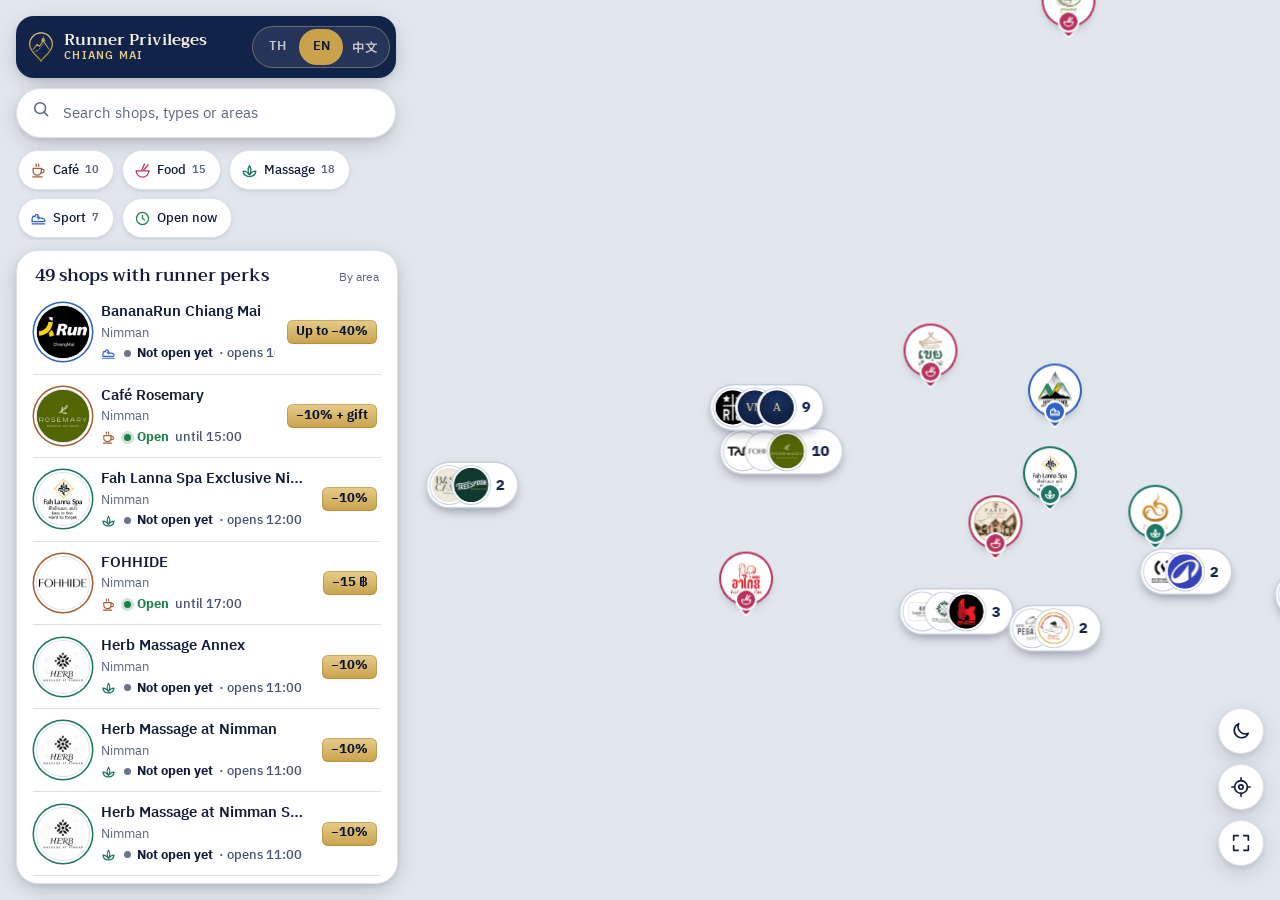
==== commit 19850fa5: "Shop map: apply design audit fixes - Chinese names use brand + descriptor; titles follow the logo's " ====
--- a/shop-map/index.html
+++ b/shop-map/index.html
@@ -26,7 +26,7 @@
     <img src="brand/emblem.svg" alt="" width="26" height="29">
     <span class="bt"><b id="t-app"></b><span id="t-sub"></span></span>
     <span class="seg" role="group" id="langs" aria-label="Language / ภาษา / 语言">
-      <button type="button" data-lang="th" lang="th">TH</button><button type="button" data-lang="en" lang="en">EN</button><button type="button" data-lang="zh" lang="zh-Hans">中</button>
+      <button type="button" data-lang="th" lang="th">TH</button><button type="button" data-lang="en" lang="en">EN</button><button type="button" data-lang="zh" lang="zh-Hans">中文</button>
     </span>
   </div>
   <form class="search" id="search-form" role="search">
@@ -38,6 +38,7 @@
 </header>
 
 <div class="fabs" id="fabs">
+  <button class="fab" type="button" id="b-theme"></button>
   <button class="fab" type="button" id="b-locate"></button>
   <button class="fab" type="button" id="b-fit"></button>
 </div>
@@ -54,6 +55,7 @@
 </section>
 
 <div class="toast" id="toast" role="status" hidden></div>
+<div class="staff" id="staff" hidden></div>
 <noscript><p style="padding:24px;font:16px system-ui">This map needs JavaScript. · แผนที่นี้ต้องเปิดใช้ JavaScript · 此地图需要启用 JavaScript</p></noscript>
 
 <script src="vendor/maplibre-gl.js"></script>
--- a/shop-map/css/ui.css
+++ b/shop-map/css/ui.css
@@ -8,16 +8,18 @@
   --navy-950: #08122A; --navy-900: #0B1834; --navy-800: #12234A; --navy-700: #1B3263; --navy-500: #3A548C; --navy-200: #C5CEE0; --navy-100: #E4E8F1;
   --gold-700: #8A6A1F; --gold-600: #A9822F; --gold-500: #C9A24B; --gold-300: #E6CC8A; --gold-100: #F7EED6;
   /* category hues: tuned to sit beside navy+gold, each passes 3:1 against white for the badge glyph ring */
-  --c-cafe: #A55E33; --c-food: #C2412C; --c-spa: #23866F; --c-sport: #2F62C6;
+  --c-cafe: #A55E33; --c-food: #B8325E; --c-spa: #1D7562; --c-sport: #2F62C6; --badge-fg: #FFFFFF;
   /* semantic */
-  --ok: #1D8048; --warn: #B26A12; --off: #7D869A;
+  --ok: #1D8048; --warn: #9A5A0C; --off: #6B7488;
   /* surfaces (light) */
   --bg: #EEF1F6; --surface: #FFFFFF; --surface-2: #F4F6FA; --line: #DCE1EA; --line-2: #C9D0DD;
-  --fg: #101C38; --fg-2: #46536F; --fg-3: #6B7690;
+  --fg: #101C38; --fg-2: #46536F; --fg-3: #5A6580;
   --accent-ink: var(--gold-700); --ticket: #FBF5E6; --ticket-line: #E2CB92;
   --chrome: var(--navy-800); --chrome-fg: #F4F1E8; --scrim: rgba(8, 18, 42, .42);
   --pin-ring: #FFFFFF;
   --primary-bg: var(--navy-800); --primary-fg: #F7F2E4; --primary-ico: var(--gold-300);
+  --chip-on-bg: var(--navy-800); --chip-on-fg: #F4F1E8; --chip-on-ico: var(--gold-300); --focus: var(--gold-700);
+  --cluster-bg: #FFFFFF; --cluster-fg: var(--navy-800);
   /* type */
   --f-display: "Trirong", "Noto Serif SC", Georgia, serif;
   --f-ui: "IBM Plex Sans Thai", "Noto Sans SC", system-ui, -apple-system, "Segoe UI", sans-serif;
@@ -39,6 +41,9 @@
     --ok: #4CC37F; --warn: #E9A13B; --off: #8D99B6;
     --pin-ring: #F4F1E8;
     --primary-bg: var(--gold-500); --primary-fg: var(--navy-950); --primary-ico: var(--navy-900);
+    --c-cafe: #E09A6E; --c-food: #F07C9E; --c-spa: #5CC9A8; --c-sport: #7FA6F0; --badge-fg: var(--navy-950);
+    --chip-on-bg: var(--gold-500); --chip-on-fg: var(--navy-950); --chip-on-ico: var(--navy-900); --focus: var(--gold-300);
+    --cluster-bg: #17284F; --cluster-fg: #F4F1E8;
     color-scheme: dark;
   }
 }
@@ -50,9 +55,12 @@
   --ok: #4CC37F; --warn: #E9A13B; --off: #8D99B6;
   --pin-ring: #F4F1E8;
   --primary-bg: var(--gold-500); --primary-fg: var(--navy-950); --primary-ico: var(--navy-900);
+  --c-cafe: #E09A6E; --c-food: #F07C9E; --c-spa: #5CC9A8; --c-sport: #7FA6F0; --badge-fg: var(--navy-950);
+  --chip-on-bg: var(--gold-500); --chip-on-fg: var(--navy-950); --chip-on-ico: var(--navy-900); --focus: var(--gold-300);
+  --cluster-bg: #17284F; --cluster-fg: #F4F1E8;
   color-scheme: dark;
 }
-:lang(zh) { --f-display: "Noto Serif SC", "Trirong", serif; --f-ui: "Noto Sans SC", "IBM Plex Sans Thai", system-ui, sans-serif; }
+:lang(zh) { --f-display: "Noto Serif SC", "Songti SC", "STSong", "Trirong", serif; --f-ui: "PingFang SC", "Hiragino Sans GB", "Microsoft YaHei", "Noto Sans SC", "IBM Plex Sans Thai", system-ui, sans-serif; }
 
 .ico { width: 20px; height: 20px; flex: none; }
 .vh { position: absolute !important; width: 1px; height: 1px; overflow: hidden; clip: rect(0 0 0 0); white-space: nowrap; }
@@ -70,11 +78,11 @@
 .pin-disc img { width: 100%; height: 100%; display: block; object-fit: cover; }
 /* category badge sits under the disc: it overlaps the rings only, never the logo */
 .pin-badge { position: absolute; z-index: 2; left: 50%; top: calc(var(--pin) + 1px); transform: translateX(-50%); width: 18px; height: 18px; border-radius: 50%;
-  background: var(--cat); color: #fff; display: grid; place-items: center; box-shadow: 0 0 0 2px var(--pin-ring); }
+  background: var(--cat); color: var(--badge-fg); display: grid; place-items: center; box-shadow: 0 0 0 2px var(--pin-ring); }
 .pin-badge .ico { width: 12px; height: 12px; stroke-width: 2.2; }
 .pin:hover { transform: translateY(-2px) scale(1.06); }
 .pin:focus-visible { outline: none; }
-.pin:focus-visible .pin-disc { box-shadow: 0 0 0 2px var(--pin-ring), 0 0 0 4px var(--gold-500), 0 0 0 8px rgba(201, 162, 75, .45), var(--sh-pin); }
+.pin:focus-visible .pin-disc { box-shadow: 0 0 0 2px var(--pin-ring), 0 0 0 5px var(--focus), var(--sh-pin); }
 .pin.is-active { --pin: 60px; z-index: 5; }
 .pin.is-active .pin-disc { box-shadow: 0 0 0 2.5px var(--pin-ring), 0 0 0 5.5px var(--gold-500), 0 0 0 11px rgba(201, 162, 75, .28), var(--sh-pin); }
 .pin.is-active::after { background: var(--gold-500); }
@@ -86,12 +94,12 @@
   color: var(--gold-300); font: 600 calc(var(--pin) * .36)/1 var(--f-display); letter-spacing: .02em; box-shadow: inset 0 0 0 calc(var(--pin) * .06) var(--navy-900), inset 0 0 0 calc(var(--pin) * .08) rgba(201, 162, 75, .55); border-radius: 50%; }
 
 /* ---------- Cluster ---------------------------------------------------- */
-.cluster { display: inline-flex; align-items: center; gap: 0; padding: 4px 11px 4px 4px; border-radius: var(--r-pill); border: 0; cursor: pointer;
-  background: var(--navy-800); box-shadow: 0 0 0 1.5px var(--gold-500), var(--sh-pin); color: var(--gold-300); font: 700 15px/1 var(--f-ui);
+.cluster { display: inline-flex; align-items: center; gap: 0; min-height: 44px; padding: 5px 12px 5px 5px; border-radius: var(--r-pill); border: 0; cursor: pointer;
+  background: var(--cluster-bg); box-shadow: 0 0 0 1.5px var(--line-2), var(--sh-pin); color: var(--cluster-fg); font: 700 15px/1 var(--f-ui);
   font-variant-numeric: tabular-nums; transition: transform .18s var(--ease); }
 .cluster:hover { transform: scale(1.06); }
-.cluster-face { width: 30px; height: 30px; border-radius: 50%; overflow: hidden; background: #fff; box-shadow: 0 0 0 2px var(--navy-800); flex: none; }
-.cluster-face + .cluster-face { margin-left: -11px; }
+.cluster-face { width: 34px; height: 34px; border-radius: 50%; overflow: hidden; background: #fff; box-shadow: 0 0 0 2px var(--cluster-bg), 0 0 0 3px var(--line-2); flex: none; }
+.cluster-face + .cluster-face { margin-left: -12px; }
 .cluster-face img { width: 100%; height: 100%; object-fit: cover; display: block; }
 .cluster-face .mono { font-size: 11px; box-shadow: none; }
 .cluster b { margin-left: 8px; }
@@ -102,28 +110,29 @@
 .search input { flex: 1; min-width: 0; height: 100%; border: 0; outline: 0; background: none; color: var(--fg); font: 500 var(--t-md)/1 var(--f-ui); }
 .search input::placeholder { color: var(--fg-3); font-weight: 400; }
 .search:focus-within { border-color: var(--gold-500); box-shadow: 0 0 0 3px rgba(201, 162, 75, .3), var(--sh-2); }
-.icon-btn { width: 36px; height: 36px; display: grid; place-items: center; border-radius: 50%; border: 0; background: transparent; color: var(--fg-2); cursor: pointer; }
+.icon-btn { width: 44px; height: 44px; display: grid; place-items: center; border-radius: 50%; border: 0; background: transparent; color: var(--fg-2); cursor: pointer; }
 .icon-btn:hover { background: var(--surface-2); }
-.icon-btn:focus-visible, .chip:focus-visible, .btn:focus-visible, .seg button:focus-visible, .row:focus-visible, .fab:focus-visible { outline: 2.5px solid var(--gold-500); outline-offset: 2px; }
+.icon-btn:focus-visible, .chip:focus-visible, .btn:focus-visible, .seg button:focus-visible, .row:focus-visible, .fab:focus-visible, .cluster:focus-visible { outline: 3px solid var(--focus); outline-offset: 2px; }
 
 .chips { display: flex; gap: 8px; overflow-x: auto; scrollbar-width: none; padding: 2px; }
 .chips::-webkit-scrollbar { display: none; }
-.chip { flex: none; display: inline-flex; align-items: center; gap: 6px; height: 36px; padding: 0 13px 0 10px; border-radius: var(--r-pill); cursor: pointer;
+.chip { position: relative; flex: none; display: inline-flex; align-items: center; gap: 6px; height: 40px; padding: 0 14px 0 11px; border-radius: var(--r-pill); cursor: pointer;
   border: 1px solid var(--line); background: var(--surface); color: var(--fg); font: 500 var(--t-sm)/1 var(--f-ui); box-shadow: var(--sh-1); white-space: nowrap; }
+.chip::before { content: ""; position: absolute; inset: -3px -2px; }
 .chip .ico { width: 17px; height: 17px; color: var(--cat, var(--fg-2)); }
 .chip small { font-size: 11px; color: var(--fg-3); font-variant-numeric: tabular-nums; font-weight: 600; }
-.chip[aria-pressed="true"] { background: var(--navy-800); border-color: var(--navy-800); color: #F4F1E8; }
-.chip[aria-pressed="true"] .ico { color: var(--gold-300); }
-.chip[aria-pressed="true"] small { color: var(--gold-300); }
+.chip[aria-pressed="true"] { background: var(--chip-on-bg); border-color: var(--chip-on-bg); color: var(--chip-on-fg); font-weight: 600; }
+.chip[aria-pressed="true"] .ico { color: var(--chip-on-ico); }
+.chip[aria-pressed="true"] small { color: inherit; opacity: .8; }
 
 .seg { display: inline-flex; padding: 3px; border-radius: var(--r-pill); background: rgba(255, 255, 255, .08); box-shadow: inset 0 0 0 1px rgba(230, 204, 138, .35); }
-.seg button { min-width: 38px; height: 30px; padding: 0 9px; border-radius: var(--r-pill); border: 0; background: none; color: rgba(244, 241, 232, .78);
+.seg button { min-width: 44px; height: 36px; padding: 0 9px; border-radius: var(--r-pill); border: 0; background: none; color: rgba(244, 241, 232, .78);
   font: 600 12.5px/1 var(--f-ui); cursor: pointer; }
 .seg button[aria-pressed="true"] { background: var(--gold-500); color: var(--navy-900); }
 
 .fab { width: 46px; height: 46px; border-radius: 50%; border: 1px solid var(--line); background: var(--surface); color: var(--fg); display: grid; place-items: center;
   box-shadow: var(--sh-2); cursor: pointer; }
-.fab.is-on { color: var(--c-sport); }
+.fab.is-on { color: var(--c-sport); box-shadow: 0 0 0 2px var(--c-sport), var(--sh-2); }
 
 .btn { display: inline-flex; align-items: center; justify-content: center; gap: 8px; height: 46px; padding: 0 18px; border-radius: var(--r-pill); cursor: pointer;
   font: 600 var(--t-md)/1 var(--f-ui); border: 1px solid var(--line-2); background: var(--surface); color: var(--fg); text-decoration: none; white-space: nowrap; }
@@ -135,7 +144,7 @@
 .perk { display: inline-flex; align-items: center; gap: 5px; height: 24px; padding: 0 9px; border-radius: 6px; white-space: nowrap;
   background: linear-gradient(180deg, var(--gold-300), var(--gold-500)); color: var(--navy-950); font: 700 12.5px/1 var(--f-ui); font-variant-numeric: tabular-nums;
   box-shadow: inset 0 0 0 1px rgba(138, 106, 31, .35); }
-.status { display: inline-flex; align-items: center; gap: 6px; font: 500 var(--t-xs)/1.2 var(--f-ui); color: var(--fg-2); white-space: nowrap; }
+.status { display: inline-flex; align-items: center; gap: 6px; font: 500 var(--t-sm)/1.25 var(--f-ui); color: var(--fg-2); white-space: nowrap; }
 .status::before { content: ""; width: 7px; height: 7px; border-radius: 50%; background: var(--off); }
 .status.is-open::before { background: var(--ok); box-shadow: 0 0 0 3px color-mix(in srgb, var(--ok) 22%, transparent); }
 .status.is-soon::before { background: var(--warn); }
@@ -152,7 +161,7 @@
 .row-logo img { width: 100%; height: 100%; display: block; object-fit: cover; }
 .row-main { min-width: 0; display: grid; gap: 3px; }
 .row-name { font: 600 var(--t-md)/1.25 var(--f-ui); color: var(--fg); overflow: hidden; text-overflow: ellipsis; white-space: nowrap; }
-.row-sub { font: 400 var(--t-xs)/1.3 var(--f-ui); color: var(--fg-3); overflow: hidden; text-overflow: ellipsis; white-space: nowrap; }
+.row-sub { font: 400 var(--t-sm)/1.35 var(--f-ui); color: var(--fg-3); overflow: hidden; text-overflow: ellipsis; white-space: nowrap; }
 .row-meta { display: flex; gap: 8px; align-items: center; min-width: 0; overflow: hidden; }
 .row-meta .cat-tag { flex: none; }
 .row-end { display: grid; justify-items: end; gap: 6px; }
@@ -165,11 +174,16 @@
 .ticket::before, .ticket::after { content: ""; position: absolute; top: 50%; width: 16px; height: 16px; border-radius: 50%; background: var(--surface);
   border: 1px solid var(--ticket-line); transform: translateY(-50%); }
 .ticket::before { left: -9px; } .ticket::after { right: -9px; }
-.ticket-head { display: flex; align-items: center; justify-content: space-between; gap: 12px; }
-.ticket-eyebrow { display: flex; align-items: center; gap: 6px; font: 600 11px/1.3 var(--f-ui); letter-spacing: .08em; text-transform: uppercase; color: var(--accent-ink); }
+.ticket-eyebrow { display: flex; align-items: center; gap: 6px; font: 600 12px/1.3 var(--f-ui); letter-spacing: .08em; text-transform: uppercase; color: var(--accent-ink); }
 .ticket-eyebrow .ico { width: 16px; height: 16px; }
-.ticket-body { font: 500 var(--t-md)/1.55 var(--f-ui); color: var(--fg); white-space: pre-line; }
-.ticket-foot { font: 400 var(--t-xs)/1.4 var(--f-ui); color: var(--fg-3); border-top: 1px dashed var(--ticket-line); padding-top: 8px; }
+:lang(th) .ticket-eyebrow, :lang(zh) .ticket-eyebrow, .ticket-eyebrow:lang(th) { letter-spacing: 0; text-transform: none; font-size: 13px; }
+.who { margin-left: auto; padding: 2px 8px; border-radius: var(--r-pill); background: var(--navy-800); color: #F4F1E8; letter-spacing: 0; text-transform: none; font-size: 11.5px; }
+.ticket-perk { font: 700 26px/1.15 var(--f-display); color: var(--fg); text-wrap: balance; }
+.ticket-perk small { display: block; margin-top: 2px; font: 600 var(--t-md)/1.3 var(--f-ui); color: var(--accent-ink); }
+.ticket-body { font: 500 var(--t-md)/1.55 var(--f-ui); color: var(--fg-2); white-space: pre-line; }
+.ticket-foot { font: 500 var(--t-sm)/1.45 var(--f-ui); color: var(--fg-2); border-top: 1px dashed var(--ticket-line); padding-top: 8px; }
+.btn-staff { width: 100%; margin-top: 2px; background: var(--gold-500); border-color: var(--gold-600); color: var(--navy-950); }
+.btn-staff .ico { color: var(--navy-900); }
 .lanna-rule { height: 10px; background:
   radial-gradient(circle at 5px 5px, var(--gold-500) 1.6px, transparent 2px) 0 0/20px 10px repeat-x,
   linear-gradient(var(--gold-500), var(--gold-500)) 0 50%/100% 1px no-repeat; opacity: .55; }
@@ -178,4 +192,4 @@
 .sheet { background: var(--surface); border-radius: var(--r-lg) var(--r-lg) 0 0; box-shadow: 0 -10px 30px -12px rgba(8, 18, 42, .35); }
 .sheet-handle { width: 40px; height: 5px; border-radius: 3px; background: var(--line-2); margin: 8px auto 4px; }
 
-@media (prefers-reduced-motion: reduce) { .pin, .cluster { transition: none; } }
+@media (prefers-reduced-motion: reduce) { .pin, .cluster, .chip, .btn { transition: none; } html { scroll-behavior: auto; } }
--- a/shop-map/css/app.css
+++ b/shop-map/css/app.css
@@ -1,6 +1,7 @@
 /* App layout. Mobile: full-bleed map, floating header, draggable bottom sheet.
    Desktop (≥900px): header + panel become a 380px left column floating over the map. */
 html, body { height: 100%; margin: 0; }
+[hidden] { display: none !important; }
 body { background: var(--bg); color: var(--fg); font: 400 15px/1.5 var(--f-ui); overflow: hidden; -webkit-font-smoothing: antialiased; }
 button, input { font: inherit; }
 :root { --top-h: 150px; --sheet-vis: 180px; --sheet-max: 70vh; --gutter: 12px; --col: 380px; }
@@ -48,13 +49,13 @@
 
 /* ---------- detail ---------- */
 .detail-top { display: flex; justify-content: space-between; align-items: center; margin: -6px -6px 2px; }
-.detail-head { display: grid; grid-template-columns: 76px minmax(0, 1fr); gap: 14px; align-items: center; padding: 2px 2px 14px; }
-.detail-logo { width: 76px; height: 76px; border-radius: 50%; overflow: hidden; background: var(--logo-bg); --pin: 76px;
+.detail-head { display: grid; grid-template-columns: 60px minmax(0, 1fr); gap: 12px; align-items: center; padding: 0 2px 12px; }
+.detail-logo { width: 60px; height: 60px; border-radius: 50%; overflow: hidden; background: var(--logo-bg); --pin: 60px;
   box-shadow: 0 0 0 1px var(--line), 0 0 0 4px var(--surface), 0 0 0 6px var(--cat), var(--sh-1); }
 .detail-logo img { width: 100%; height: 100%; display: block; object-fit: cover; }
-.detail-head h2 { margin: 0; font: 600 22px/1.2 var(--f-display); text-wrap: balance; overflow-wrap: anywhere; }
+.detail-head h2 { margin: 0; font: 600 20px/1.2 var(--f-display); text-wrap: balance; overflow-wrap: anywhere; }
 .detail-head .sub { color: var(--fg-2); font-size: 13.5px; margin-top: 2px; }
-.detail-head .meta { display: flex; flex-wrap: wrap; gap: 6px 12px; margin-top: 6px; align-items: center; }
+.detail-head .meta { display: flex; flex-wrap: wrap; gap: 4px 12px; margin-top: 4px; align-items: center; }
 .actions { display: grid; grid-template-columns: minmax(0, 1.5fr) minmax(0, 1fr) 46px; gap: 8px; margin-top: 14px; }
 .actions .btn { padding: 0 12px; min-width: 0; }
 .actions .btn span { overflow: hidden; text-overflow: ellipsis; }
@@ -67,6 +68,24 @@
 .fact .icon-btn { margin: -8px -6px -8px 0; width: 40px; height: 40px; }
 .fact .icon-btn .ico { width: 18px; height: 18px; }
 .also { margin-top: 12px; font-size: 12.5px; color: var(--fg-3); }
+
+/* ---------- staff card ---------- */
+.staff { position: fixed; inset: 0; z-index: 50; background: var(--scrim); display: grid; place-items: center; padding: max(16px, env(safe-area-inset-top, 0px)) 16px max(16px, env(safe-area-inset-bottom, 0px)); }
+.staff-card { position: relative; width: min(100%, 460px); max-height: 100%; overflow-y: auto; background: var(--ticket); border: 1px solid var(--ticket-line); border-radius: var(--r-lg);
+  padding: 22px 22px 18px; display: grid; justify-items: center; gap: 10px; text-align: center; box-shadow: var(--sh-2); color: var(--fg); }
+.staff-x { position: absolute; top: 8px; right: 8px; }
+.staff-hint { font: 500 13px/1.3 var(--f-ui); color: var(--fg-2); }
+.staff-card .detail-logo { width: 88px; height: 88px; --pin: 88px; }
+.staff-card h2 { margin: 0; font: 600 28px/1.2 var(--f-display); text-wrap: balance; }
+.staff-card .sub { color: var(--fg-2); }
+.staff-perk { font: 700 34px/1.15 var(--f-display); color: var(--fg); padding: 6px 14px; border-radius: 12px; background: linear-gradient(180deg, var(--gold-300), var(--gold-500)); color: var(--navy-950); }
+.staff-offer { font: 500 18px/1.6 var(--f-ui); white-space: pre-line; text-align: left; width: 100%; }
+.staff-who { font: 600 15px/1.5 var(--f-ui); color: var(--fg); border-top: 1px dashed var(--ticket-line); padding-top: 10px; width: 100%; }
+.staff-mine { font: 400 13.5px/1.5 var(--f-ui); color: var(--fg-2); text-align: left; width: 100%; white-space: pre-line; }
+.staff-mark { display: flex; align-items: center; gap: 6px; font: 500 12px/1 var(--f-ui); color: var(--fg-3); margin-top: 4px; }
+
+.map.z-near { --pin: 54px; }
+.chip-open .ico { color: var(--ok); }
 
 /* ---------- map overlays ---------- */
 .ghost { width: 10px; height: 10px; border-radius: 50%; background: var(--navy-500); opacity: .5; box-shadow: 0 0 0 2px var(--pin-ring); pointer-events: none; }
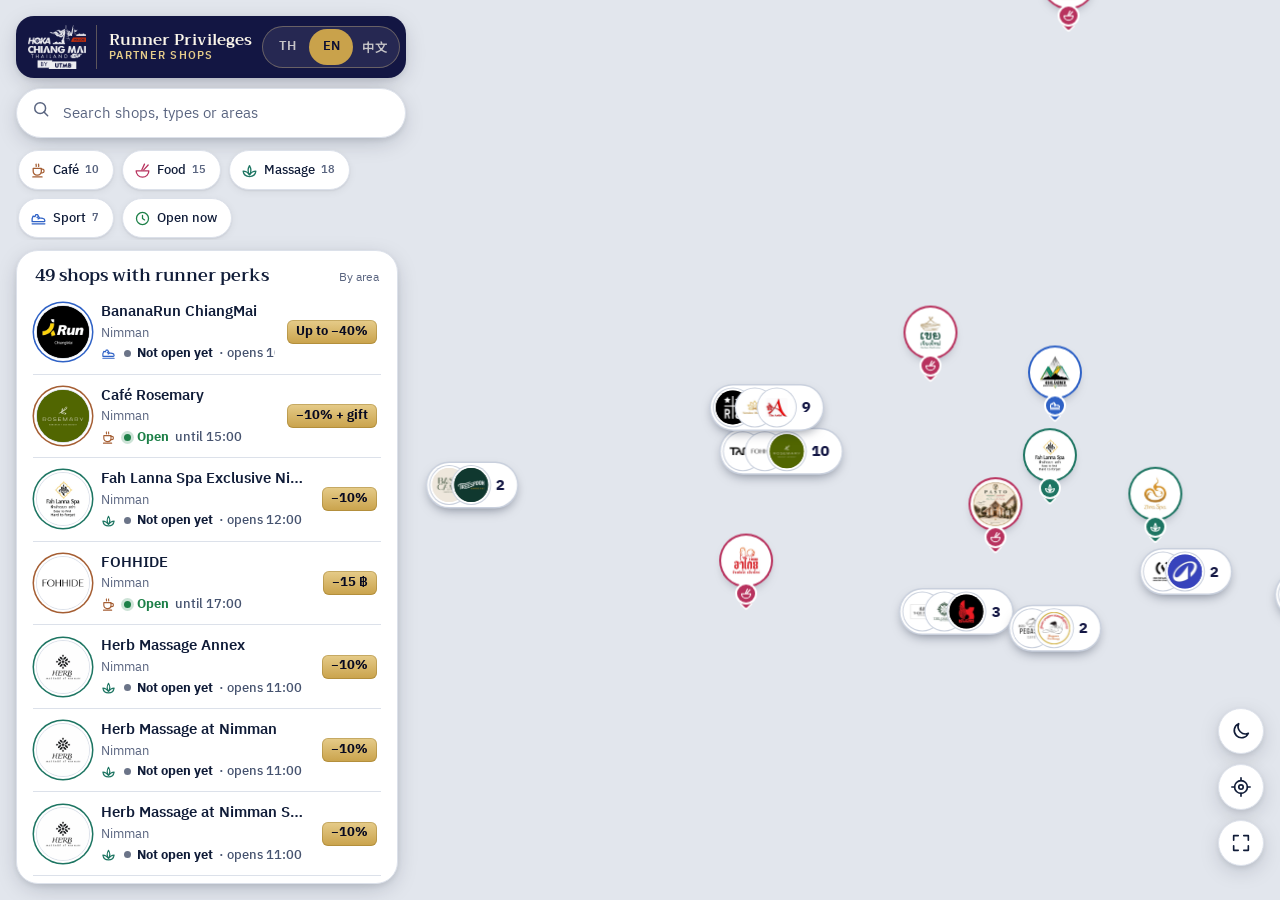
==== commit 80aada02: "Shop map: use the HOKA Chiang Mai by UTMB event logo - Transparent navy + reversed white versions (t" ====
--- a/shop-map/index.html
+++ b/shop-map/index.html
@@ -5,11 +5,11 @@
 <meta name="viewport" content="width=device-width, initial-scale=1, viewport-fit=cover">
 <title>Runner Privileges · Chiang Mai</title>
 <meta name="description" content="Map of partner shops in Chiang Mai offering privileges to runners and supporters. ร้านพันธมิตรที่มอบสิทธิพิเศษให้นักวิ่ง · 清迈跑者专享优惠地图">
-<meta name="theme-color" content="#12234A">
+<meta name="theme-color" content="#131643">
 <meta property="og:title" content="Runner Privileges · Chiang Mai">
 <meta property="og:description" content="49 partner shops with perks for runners and supporters. TH · EN · 中文">
 <meta property="og:image" content="https://apisitpid.github.io/shop-map/brand/og.png">
-<link rel="icon" href="brand/emblem.svg" type="image/svg+xml">
+<link rel="icon" href="brand/favicon-64.png" type="image/png">
 <link rel="apple-touch-icon" href="brand/icon-180.png">
 <link rel="preconnect" href="https://tiles.openfreemap.org" crossorigin>
 <link rel="preconnect" href="https://fonts.googleapis.com"><link rel="preconnect" href="https://fonts.gstatic.com" crossorigin>
@@ -23,7 +23,7 @@
 
 <header class="top" id="top">
   <div class="brandbar">
-    <img src="brand/emblem.svg" alt="" width="26" height="29">
+    <img class="evt" src="brand/event-logo-white.png" alt="HOKA Chiang Mai Thailand by UTMB" width="58" height="44">
     <span class="bt"><b id="t-app"></b><span id="t-sub"></span></span>
     <span class="seg" role="group" id="langs" aria-label="Language / ภาษา / 语言">
       <button type="button" data-lang="th" lang="th">TH</button><button type="button" data-lang="en" lang="en">EN</button><button type="button" data-lang="zh" lang="zh-Hans">中文</button>
--- a/shop-map/css/ui.css
+++ b/shop-map/css/ui.css
@@ -5,7 +5,7 @@
    ========================================================================== */
 :root {
   /* brand ramps */
-  --navy-950: #08122A; --navy-900: #0B1834; --navy-800: #12234A; --navy-700: #1B3263; --navy-500: #3A548C; --navy-200: #C5CEE0; --navy-100: #E4E8F1;
+  --navy-950: #070920; --navy-900: #0C0F33; --navy-800: #131643;   /* navy sampled from the event logo */ --navy-700: #1B3263; --navy-500: #3A548C; --navy-200: #C5CEE0; --navy-100: #E4E8F1;
   --gold-700: #8A6A1F; --gold-600: #A9822F; --gold-500: #C9A24B; --gold-300: #E6CC8A; --gold-100: #F7EED6;
   /* category hues: tuned to sit beside navy+gold, each passes 3:1 against white for the badge glyph ring */
   --c-cafe: #A55E33; --c-food: #B8325E; --c-spa: #1D7562; --c-sport: #2F62C6; --badge-fg: #FFFFFF;
@@ -73,7 +73,8 @@
 /* tail: a short stem from the badge to the exact coordinate (the button's bottom edge) */
 .pin::after { content: ""; position: absolute; left: 50%; bottom: 1px; width: 9px; height: 9px; background: var(--cat, var(--navy-800));
   transform: translateX(-50%) rotate(45deg); border-radius: 0 0 2px 0; box-shadow: 1.5px 1.5px 0 0 var(--pin-ring); }
-.pin-disc { position: relative; z-index: 1; display: block; width: var(--pin); height: var(--pin); border-radius: 50%; overflow: hidden; background: var(--logo-bg, #fff);
+/* buttons centre their content vertically: pin the disc to the top so the badge hangs below it, not over the logo */
+.pin-disc { position: absolute; top: 0; left: 0; z-index: 1; display: block; width: var(--pin); height: var(--pin); border-radius: 50%; overflow: hidden; background: var(--logo-bg, #fff);
   box-shadow: 0 0 0 2px var(--pin-ring), 0 0 0 4px var(--cat, var(--navy-800)), var(--sh-pin); }
 .pin-disc img { width: 100%; height: 100%; display: block; object-fit: cover; }
 /* category badge sits under the disc: it overlaps the rings only, never the logo */
--- a/shop-map/css/app.css
+++ b/shop-map/css/app.css
@@ -16,7 +16,7 @@
 .top > * { pointer-events: auto; }
 .top .chips { margin: 0 calc(-1 * var(--gutter)); padding: 2px var(--gutter) 6px; }
 .brandbar { display: flex; align-items: center; gap: 10px; min-height: 50px; padding: 6px 6px 6px 12px; border-radius: 18px; background: var(--chrome); color: var(--chrome-fg); box-shadow: var(--sh-2); }
-.brandbar img { width: 26px; height: auto; flex: none; }
+.brandbar img.evt { height: 44px; width: auto; flex: none; padding-right: 10px; margin-right: 2px; border-right: 1px solid rgba(230, 204, 138, .35); box-sizing: content-box; }
 .brandbar .bt { flex: 1; min-width: 0; line-height: 1.15; }
 .brandbar .bt b { display: block; font: 600 16px/1.2 var(--f-display); color: #FBF6EA; white-space: nowrap; overflow: hidden; text-overflow: ellipsis; }
 .brandbar .bt span { display: block; font: 600 10.5px/1.3 var(--f-ui); letter-spacing: .12em; text-transform: uppercase; color: var(--gold-300); }
@@ -82,7 +82,7 @@
 .staff-offer { font: 500 18px/1.6 var(--f-ui); white-space: pre-line; text-align: left; width: 100%; }
 .staff-who { font: 600 15px/1.5 var(--f-ui); color: var(--fg); border-top: 1px dashed var(--ticket-line); padding-top: 10px; width: 100%; }
 .staff-mine { font: 400 13.5px/1.5 var(--f-ui); color: var(--fg-2); text-align: left; width: 100%; white-space: pre-line; }
-.staff-mark { display: flex; align-items: center; gap: 6px; font: 500 12px/1 var(--f-ui); color: var(--fg-3); margin-top: 4px; }
+.staff-mark { display: flex; align-items: center; gap: 10px; font: 500 12px/1 var(--f-ui); color: var(--fg-3); margin-top: 4px; }
 
 .map.z-near { --pin: 54px; }
 .chip-open .ico { color: var(--ok); }
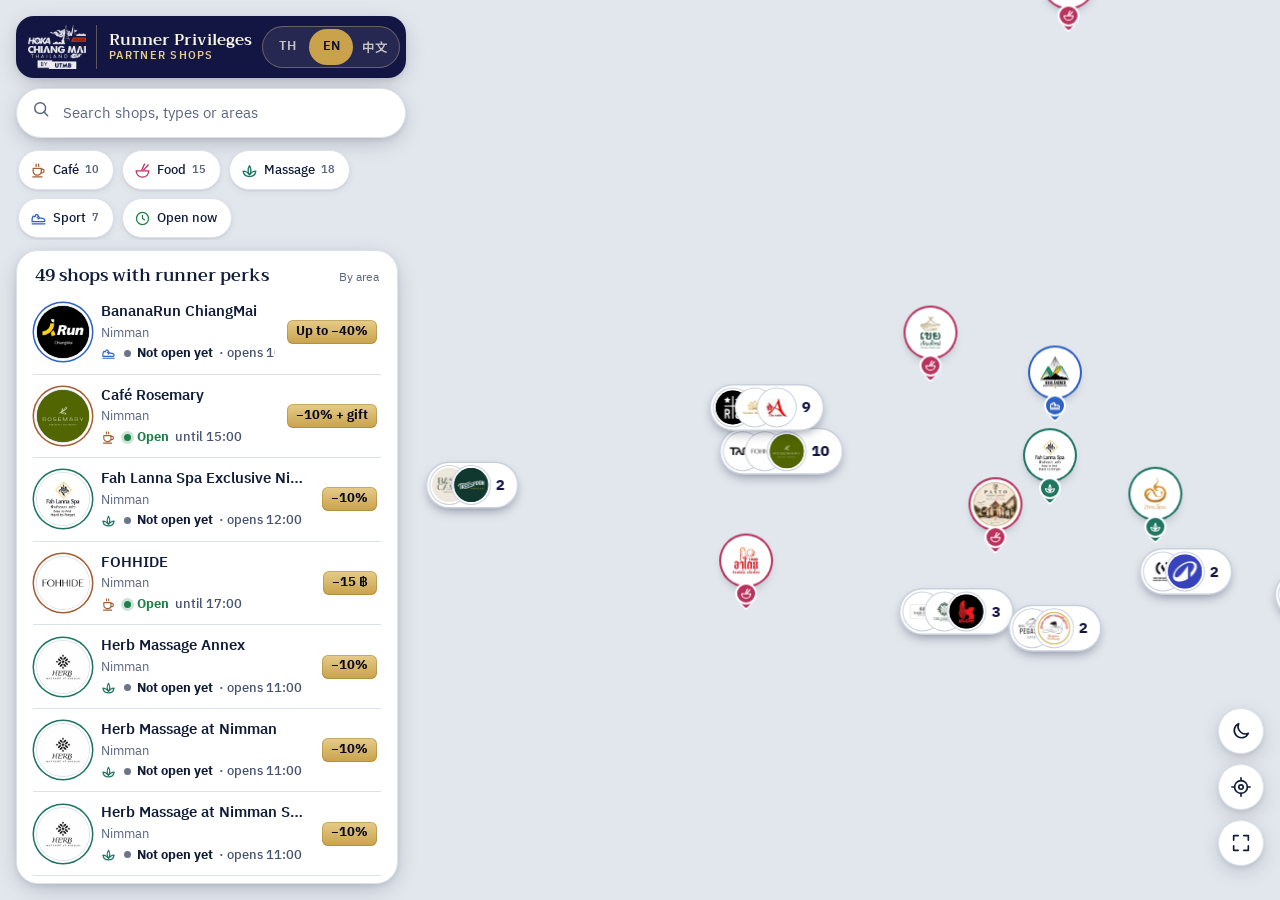
==== commit fc688982: "Shop map: production domain shop.teambase.work - og:url / canonical / og:image use https://shop.team" ====
--- a/shop-map/index.html
+++ b/shop-map/index.html
@@ -6,9 +6,11 @@
 <title>Runner Privileges · Chiang Mai</title>
 <meta name="description" content="Map of partner shops in Chiang Mai offering privileges to runners and supporters. ร้านพันธมิตรที่มอบสิทธิพิเศษให้นักวิ่ง · 清迈跑者专享优惠地图">
 <meta name="theme-color" content="#131643">
+<meta property="og:url" content="https://shop.teambase.work/">
+<link rel="canonical" href="https://shop.teambase.work/">
 <meta property="og:title" content="Runner Privileges · Chiang Mai">
 <meta property="og:description" content="49 partner shops with perks for runners and supporters. TH · EN · 中文">
-<meta property="og:image" content="https://apisitpid.github.io/shop-map/brand/og.png">
+<meta property="og:image" content="https://shop.teambase.work/brand/og.png">
 <link rel="icon" href="brand/favicon-64.png" type="image/png">
 <link rel="apple-touch-icon" href="brand/icon-180.png">
 <link rel="preconnect" href="https://tiles.openfreemap.org" crossorigin>
